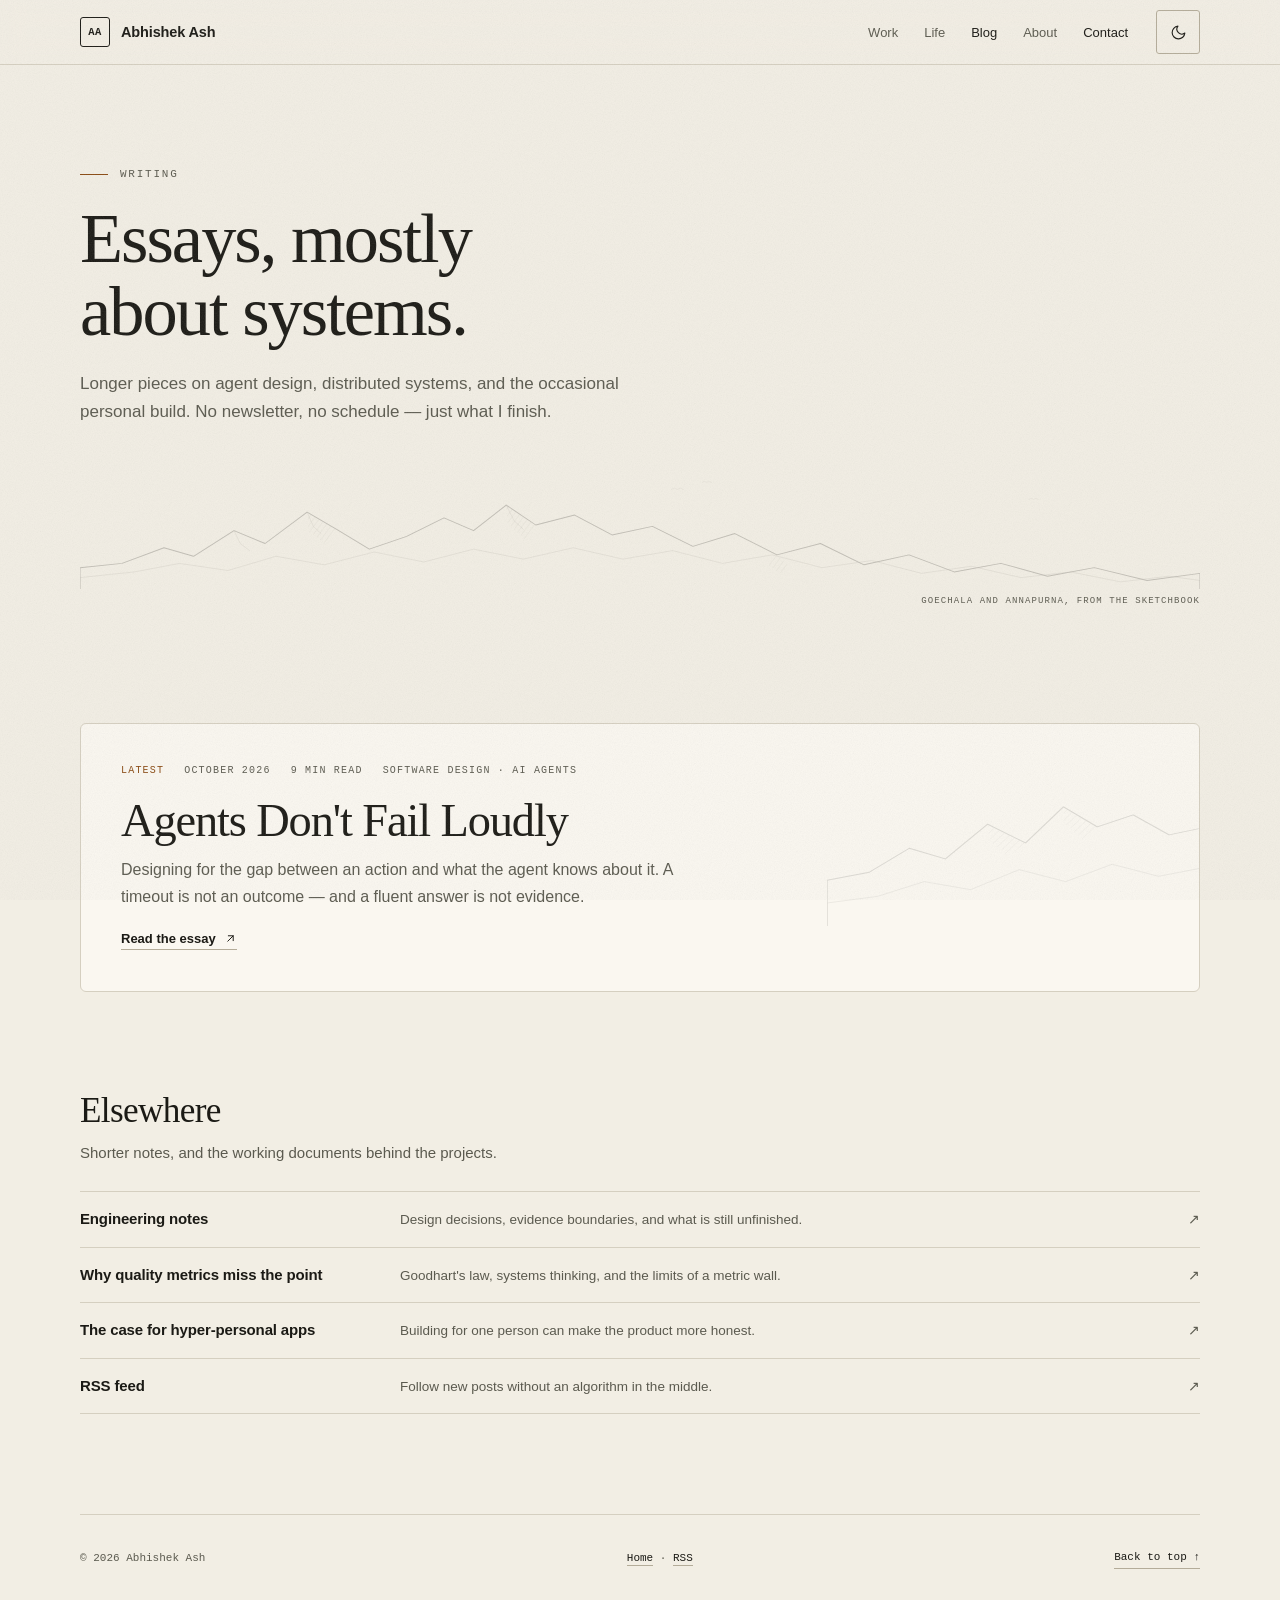
==== blog/index.html @ 62545ae4 "Add Himalaya sketchbook and a writing section with the new essay" ====
<!doctype html>
<html lang="en">
<head>
<meta charset="utf-8">
<meta name="viewport" content="width=device-width, initial-scale=1">
<title>Writing — Abhishek Ash</title>
<meta name="description" content="Essays by Abhishek Ash on agent design, distributed systems, and small personal software.">
<link rel="canonical" href="https://abhishekash.github.io/blog/">
<link rel="alternate" type="application/rss+xml" title="Abhishek Ash — Writing" href="https://abhishekash.github.io/blog/feed.xml">
<meta name="theme-color" content="#F2EEE4" media="(prefers-color-scheme: light)">
<meta name="theme-color" content="#14130F" media="(prefers-color-scheme: dark)">
<meta property="og:type" content="website">
<meta property="og:title" content="Writing — Abhishek Ash">
<meta property="og:description" content="Essays on agent design, distributed systems, and small personal software.">
<meta property="og:url" content="https://abhishekash.github.io/blog/">
<meta property="og:image" content="https://abhishekash.github.io/og.png">
<meta name="twitter:card" content="summary_large_image">
<link rel="icon" href="data:image/svg+xml,%3Csvg xmlns='http://www.w3.org/2000/svg' viewBox='0 0 64 64'%3E%3Crect width='64' height='64' rx='10' fill='%2317150F'/%3E%3Ctext x='32' y='42' font-family='ui-monospace,monospace' font-size='23' font-weight='700' fill='%23FFBD69' text-anchor='middle'%3EAA%3C/text%3E%3C/svg%3E">
<script>
(function () {
  try {
    var t = localStorage.getItem("theme");
    if (t === "light" || t === "dark") document.documentElement.dataset.theme = t;
  } catch (e) {}
})();
</script>
<style>
  :root {
    color-scheme: light;
    --bg: #F2EEE4; --bg-2: #E9E4D7; --surface: #FAF7F0;
    --ink: #1B1A15; --muted: #5B5A4F; --line: #D5CFC0; --line-strong: #B4AC99;
    --accent: #8A4A12; --mark: #E3EC86;
    --terminal-bg: #17150F; --terminal-ink: #F4EFE2; --terminal-muted: #A9A492; --terminal-line: #322E22;
    --amber: #FFBD69; --lime: #E3EC86; --lavender: #C5ADFF;
    --serif: "Iowan Old Style", "Palatino Linotype", Palatino, "Book Antiqua", Georgia, "Times New Roman", serif;
    --sans: -apple-system, BlinkMacSystemFont, "Segoe UI", Roboto, "Helvetica Neue", Arial, sans-serif;
    --mono: ui-monospace, SFMono-Regular, "SF Mono", Menlo, Consolas, "Liberation Mono", monospace;
  }
  :root[data-theme="dark"] {
    color-scheme: dark;
    --bg: #14130F; --bg-2: #1B1A15; --surface: #1E1C16;
    --ink: #F1ECE0; --muted: #A6A294; --line: #322F27; --line-strong: #4C473A;
    --accent: #FFBD69; --mark: rgba(197, 173, 255, .32);
    --terminal-bg: #0E0D0A; --terminal-ink: #F4EFE2; --terminal-muted: #A29D8C; --terminal-line: #2C291F;
  }
  @media (prefers-color-scheme: dark) {
    :root:not([data-theme="light"]) {
      color-scheme: dark;
      --bg: #14130F; --bg-2: #1B1A15; --surface: #1E1C16;
      --ink: #F1ECE0; --muted: #A6A294; --line: #322F27; --line-strong: #4C473A;
      --accent: #FFBD69; --mark: rgba(197, 173, 255, .32);
      --terminal-bg: #0E0D0A; --terminal-ink: #F4EFE2; --terminal-muted: #A29D8C; --terminal-line: #2C291F;
    }
  }
  *, *::before, *::after { box-sizing: border-box; }
  html { scroll-behavior: smooth; -webkit-text-size-adjust: 100%; }
  body {
    margin: 0;
    overflow-x: clip;
    background: var(--bg);
    color: var(--ink);
    font-family: var(--sans);
    font-size: 17px;
    line-height: 1.6;
    -webkit-font-smoothing: antialiased;
  }
  body::after {
    content: "";
    position: fixed; inset: 0; z-index: 90; pointer-events: none; opacity: .5;
    background-image: url("data:image/svg+xml,%3Csvg xmlns='http://www.w3.org/2000/svg' width='180' height='180'%3E%3Cfilter id='n'%3E%3CfeTurbulence type='fractalNoise' baseFrequency='.9' numOctaves='2' stitchTiles='stitch'/%3E%3CfeColorMatrix type='saturate' values='0'/%3E%3C/filter%3E%3Crect width='180' height='180' filter='url(%23n)' opacity='.2'/%3E%3C/svg%3E");
    background-size: 180px 180px;
  }
  :root[data-theme="dark"] body::after { opacity: .3; }
  @media (prefers-color-scheme: dark) {
    :root:not([data-theme="light"]) body::after { opacity: .3; }
  }
  ::selection { background: var(--mark); color: #17150F; }
  h1, h2, h3, p, ul, ol { margin: 0; }
  a { color: inherit; }
  ul, ol { padding: 0; }
  svg { display: block; }
  :focus-visible { outline: 2px solid var(--accent); outline-offset: 3px; border-radius: 2px; }
  .wrap { width: min(1120px, 100% - 48px); margin-inline: auto; }
  .skip {
    position: absolute; left: 16px; top: -60px; z-index: 100;
    padding: 10px 16px; background: var(--ink); color: var(--bg);
    font: 600 13px/1 var(--sans); text-decoration: none; border-radius: 3px;
  }
  .skip:focus { top: 12px; }
  .sr-only { position: absolute; width: 1px; height: 1px; padding: 0; margin: -1px; overflow: hidden; clip: rect(0 0 0 0); white-space: nowrap; border: 0; }

  .site-head { position: sticky; top: 0; z-index: 50; border-bottom: 1px solid var(--line); background: var(--bg); }
  @supports (backdrop-filter: blur(10px)) {
    .site-head { background: color-mix(in srgb, var(--bg) 84%, transparent); backdrop-filter: blur(12px) saturate(1.2); }
  }
  .site-head__inner { display: flex; align-items: center; gap: 28px; height: 64px; }
  .brand { display: inline-flex; align-items: center; gap: 11px; text-decoration: none; margin-right: auto; }
  .brand__mark {
    display: grid; place-items: center; width: 30px; height: 30px;
    border: 1px solid var(--ink); border-radius: 3px;
    font: 600 10.5px/1 var(--mono); letter-spacing: .04em;
  }
  .brand:hover .brand__mark { background: var(--ink); color: var(--bg); }
  .brand__name { font: 600 14.5px/1 var(--sans); letter-spacing: -.01em; }
  .nav { display: flex; align-items: center; gap: 26px; }
  .nav a { font: 500 13px/1 var(--sans); color: var(--muted); text-decoration: none; padding: 8px 0; }
  .nav a:hover { color: var(--ink); }
  .nav a[aria-current="page"] { color: var(--ink); }
  .nav .nav__contact { color: var(--ink); }
  .theme {
    display: grid; place-items: center; width: 44px; height: 44px; padding: 0;
    border: 1px solid var(--line-strong); border-radius: 3px; background: transparent;
    color: var(--ink); cursor: pointer;
  }
  .theme:hover { border-color: var(--ink); background: var(--bg-2); }
  .theme__sun { display: none; }
  :root[data-theme="dark"] .theme__sun { display: block; }
  :root[data-theme="dark"] .theme__moon { display: none; }
  @media (prefers-color-scheme: dark) {
    :root:not([data-theme="light"]) .theme__sun { display: block; }
    :root:not([data-theme="light"]) .theme__moon { display: none; }
  }

  .blog-hero {
    position: relative;
    padding: clamp(60px, 9vw, 104px) 0 40px;
  }
  .kicker {
    display: flex; align-items: center; gap: 12px;
    font: 500 11px/1 var(--mono); letter-spacing: .16em; text-transform: uppercase;
    color: var(--muted); margin-bottom: 22px;
  }
  .kicker::before { content: ""; width: 28px; height: 1px; background: var(--accent); flex: none; }
  h1 {
    font-family: var(--serif); font-weight: 400;
    font-size: clamp(2.5rem, 6vw, 4.4rem);
    line-height: 1.04; letter-spacing: -.028em; text-wrap: balance;
  }
  .lede { margin-top: 22px; max-width: 58ch; color: var(--muted); font-size: 17px; line-height: 1.65; }
  .lede a { color: var(--ink); text-decoration-color: var(--line-strong); text-underline-offset: 3px; }

  .horizon { color: var(--ink); margin-top: 34px; }
  .horizon svg { width: 100%; height: clamp(90px, 10vw, 130px); opacity: .22; }
  .horizon__note {
    margin-top: 6px; text-align: right;
    font: 400 9px/1.4 var(--mono); letter-spacing: .12em; text-transform: uppercase; color: var(--muted);
  }

  .posts { margin-top: clamp(48px, 7vw, 76px); }
  .post {
    position: relative;
    overflow: hidden;
    display: block;
    padding: clamp(26px, 3.6vw, 40px);
    border: 1px solid var(--line);
    border-radius: 6px;
    background: var(--surface);
    text-decoration: none;
    transition: background .15s ease, border-color .15s ease;
  }
  .post:hover { background: var(--bg-2); border-color: var(--line-strong); }
  .post > * { position: relative; z-index: 1; }
  .post__art {
    position: absolute; top: -12px; right: -8px;
    width: 34%; height: 80%;
    color: var(--ink); opacity: .13; z-index: 0; pointer-events: none;
  }
  .post__art svg { width: 100%; height: 100%; }
  .post__meta {
    display: flex; flex-wrap: wrap; gap: 8px 20px;
    font: 500 10px/1.4 var(--mono); letter-spacing: .12em; text-transform: uppercase;
    color: var(--muted);
  }
  .post__meta span:first-child { color: var(--accent); }
  .post h2 {
    margin-top: 18px;
    font-family: var(--serif); font-weight: 400;
    font-size: clamp(2rem, 4vw, 2.9rem);
    line-height: 1.06; letter-spacing: -.024em;
  }
  .post p {
    margin-top: 12px; max-width: 66ch;
    font-size: 16px; line-height: 1.65; color: var(--muted);
  }
  .post__cta {
    display: inline-flex; align-items: center; gap: 8px;
    margin-top: 22px; padding-bottom: 4px;
    font: 600 13px/1 var(--sans);
    border-bottom: 1px solid var(--line-strong);
  }
  .post:hover .post__cta { color: var(--accent); border-color: var(--accent); }

  .elsewhere { margin-top: clamp(64px, 9vw, 100px); }
  .elsewhere h2 {
    font-family: var(--serif); font-weight: 400;
    font-size: clamp(1.7rem, 3vw, 2.2rem);
    letter-spacing: -.018em; line-height: 1.1;
  }
  .elsewhere > p { margin-top: 10px; color: var(--muted); font-size: 15px; }
  .links { margin-top: 26px; border-top: 1px solid var(--line); }
  .link-row {
    display: grid; grid-template-columns: 300px minmax(0, 1fr) 18px;
    align-items: baseline; gap: 20px;
    padding: 16px 0; border-bottom: 1px solid var(--line);
    text-decoration: none;
  }
  .link-row__title { font: 600 15px/1.4 var(--sans); letter-spacing: -.01em; }
  .link-row__desc { font-size: 13.5px; color: var(--muted); }
  .link-row__arrow { color: var(--muted); font-size: 14px; text-align: right; }
  .link-row:hover .link-row__title, .link-row:hover .link-row__arrow { color: var(--accent); }

  .site-foot {
    display: flex; flex-wrap: wrap; align-items: center; justify-content: space-between;
    gap: 10px 24px; padding: 34px 0 48px; margin-top: clamp(64px, 9vw, 100px);
    border-top: 1px solid var(--line);
    font: 400 11px/1.6 var(--mono); color: var(--muted);
  }
  .site-foot a { color: var(--ink); text-decoration: none; border-bottom: 1px solid var(--line-strong); padding-bottom: 1px; }
  .site-foot a:hover { color: var(--accent); border-color: var(--accent); }

  @media (max-width: 960px) {
    .blog-hero { padding-top: 56px; }
  }
  @media (max-width: 720px) {
    .wrap { width: min(1120px, 100% - 40px); }
    .nav { gap: 18px; }
    .nav a:not(.nav__contact):not([aria-current="page"]) { display: none; }
    .brand__name { display: none; }
    .link-row { display: block; }
    .link-row__desc { margin-top: 4px; }
    .link-row__arrow { display: none; }
    .post__art { display: none; }
  }
  @media (prefers-reduced-motion: reduce) {
    html { scroll-behavior: auto; }
    *, *::before, *::after { transition-duration: .01ms !important; animation-duration: .01ms !important; }
  }
  @media print {
    body::after, .site-head, .theme, .skip { display: none !important; }
    body { background: #fff; color: #000; }
  }
</style>
</head>
<body id="top">
<a class="skip" href="#main">Skip to content</a>

<header class="site-head">
  <div class="wrap site-head__inner">
    <a class="brand" href="/" aria-label="Abhishek Ash — home">
      <span class="brand__mark" aria-hidden="true">AA</span>
      <span class="brand__name">Abhishek Ash</span>
    </a>
    <nav class="nav" aria-label="Primary">
      <a href="/#work">Work</a>
      <a href="/#life">Life</a>
      <a href="/blog/" aria-current="page">Blog</a>
      <a href="/#about">About</a>
      <a class="nav__contact" href="/#contact">Contact</a>
    </nav>
    <button class="theme" type="button" aria-pressed="false" aria-label="Switch to dark theme">
      <svg class="theme__moon" width="17" height="17" viewBox="0 0 24 24" fill="none" stroke="currentColor" stroke-width="1.6" stroke-linecap="round" stroke-linejoin="round" aria-hidden="true"><path d="M21 12.8A9 9 0 1 1 11.2 3a7 7 0 0 0 9.8 9.8Z"/></svg>
      <svg class="theme__sun" width="17" height="17" viewBox="0 0 24 24" fill="none" stroke="currentColor" stroke-width="1.6" stroke-linecap="round" stroke-linejoin="round" aria-hidden="true"><circle cx="12" cy="12" r="4"/><path d="M12 2v2M12 20v2M4.9 4.9l1.4 1.4M17.7 17.7l1.4 1.4M2 12h2M20 12h2M4.9 19.1l1.4-1.4M17.7 6.3l1.4-1.4"/></svg>
    </button>
  </div>
</header>

<main id="main">
  <section class="blog-hero wrap" aria-labelledby="blog-title">
    <p class="kicker">Writing</p>
    <h1 id="blog-title">Essays, mostly<br>about systems.</h1>
    <p class="lede">Longer pieces on agent design, distributed systems, and the occasional personal build. No newsletter, no schedule — just what I finish.</p>
    <div class="horizon" aria-hidden="true">
      <svg viewBox="0 0 1440 180" preserveAspectRatio="none">
        <defs>
          <pattern id="bh" width="6" height="6" patternUnits="userSpaceOnUse" patternTransform="rotate(34)">
            <line x1="0" y1="0" x2="0" y2="6" stroke="currentColor" stroke-width=".8"/>
          </pattern>
        </defs>
        <g fill="none" stroke="currentColor" stroke-linecap="round" stroke-linejoin="round">
          <path d="M0 180 L0 150 L54 144 L108 122 L146 134 L198 98 L238 116 L292 72 L330 96 L372 124 L420 106 L468 80 L506 98 L548 62 L586 90 L636 76 L684 104 L736 92 L788 120 L842 102 L896 132 L952 116 L1008 146 L1066 132 L1124 156 L1184 144 L1244 162 L1304 150 L1372 168 L1440 158 L1440 180" stroke-width="1.3"/>
          <path d="M0 180 L0 164 L70 156 L128 144 L190 154 L252 134 L314 146 L378 128 L442 142 L506 124 L570 138 L634 122 L698 138 L762 126 L826 144 L890 132 L954 150 L1018 140 L1082 158 L1146 148 L1210 164 L1274 156 L1338 170 L1400 162 L1440 168 L1440 180" stroke-width=".8" opacity=".5"/>
          <g fill="url(#bh)" stroke="none" opacity=".45">
            <path d="M292 72 L330 96 L316 116 L294 100 Z"/>
            <path d="M548 62 L586 90 L572 110 L550 88 Z"/>
            <path d="M896 132 L912 148 L900 158 L884 146 Z"/>
          </g>
          <g stroke-width=".7" opacity=".5">
            <path d="M292 72 L300 92 L310 102"/>
            <path d="M548 62 L558 84 L570 96"/>
            <path d="M198 98 L206 116 L218 126"/>
          </g>
          <g stroke-width=".7" opacity=".35">
            <path d="M760 40 q4 -4 8 0 q4 -4 8 0"/>
            <path d="M800 30 q3 -3 6 0 q3 -3 6 0"/>
            <path d="M1220 54 q3 -3 6 0 q3 -3 6 0"/>
          </g>
        </g>
      </svg>
    </div>
    <p class="horizon__note">Goechala and Annapurna, from the sketchbook</p>
  </section>

  <section class="wrap posts" aria-labelledby="posts-title">
    <h2 id="posts-title" class="sr-only">Posts</h2>
    <a class="post" href="/blog/agents-dont-fail-loudly.html">
      <div class="post__art" aria-hidden="true">
        <svg viewBox="0 0 360 320" preserveAspectRatio="none">
          <defs>
            <pattern id="ph" width="6" height="6" patternUnits="userSpaceOnUse" patternTransform="rotate(34)">
              <line x1="0" y1="0" x2="0" y2="6" stroke="currentColor" stroke-width=".8"/>
            </pattern>
          </defs>
          <g fill="none" stroke="currentColor" stroke-linecap="round" stroke-linejoin="round">
            <path d="M0 320 L0 252 L40 240 L78 204 L112 220 L152 168 L188 196 L224 142 L256 172 L290 154 L324 184 L360 172 L360 320" stroke-width="1.3"/>
            <path d="M0 320 L0 286 L48 276 L92 254 L136 266 L182 236 L226 254 L270 228 L314 246 L360 232 L360 320" stroke-width=".9" opacity=".6"/>
            <path d="M152 168 L188 196 L172 216 L154 194 Z" fill="url(#ph)" stroke="none" opacity=".55"/>
            <path d="M224 142 L256 172 L242 190 L224 166 Z" fill="url(#ph)" stroke="none" opacity=".55"/>
          </g>
        </svg>
      </div>
      <div class="post__meta"><span>Latest</span><span>October 2026</span><span>9 min read</span><span>Software design · AI agents</span></div>
      <h2>Agents Don't Fail Loudly</h2>
      <p>Designing for the gap between an action and what the agent knows about it. A timeout is not an outcome — and a fluent answer is not evidence.</p>
      <span class="post__cta">Read the essay
        <svg width="13" height="13" viewBox="0 0 24 24" fill="none" stroke="currentColor" stroke-width="1.8" stroke-linecap="round" stroke-linejoin="round" aria-hidden="true"><path d="M7 17 17 7M8 7h9v9"/></svg>
      </span>
    </a>
  </section>

  <section class="wrap elsewhere" aria-labelledby="elsewhere-title">
    <h2 id="elsewhere-title">Elsewhere</h2>
    <p>Shorter notes, and the working documents behind the projects.</p>
    <div class="links">
      <a class="link-row" href="https://github.com/abhishekash/abhishekash/blob/main/docs/engineering-notes.md">
        <span class="link-row__title">Engineering notes</span>
        <span class="link-row__desc">Design decisions, evidence boundaries, and what is still unfinished.</span>
        <span class="link-row__arrow" aria-hidden="true">↗</span>
      </a>
      <a class="link-row" href="https://www.linkedin.com/posts/abhishekash_the-fallacy-of-sacrificing-quality-to-build-activity-7162430428891582464-0UeC">
        <span class="link-row__title">Why quality metrics miss the point</span>
        <span class="link-row__desc">Goodhart's law, systems thinking, and the limits of a metric wall.</span>
        <span class="link-row__arrow" aria-hidden="true">↗</span>
      </a>
      <a class="link-row" href="https://www.linkedin.com/posts/abhishekash_with-the-commoditization-of-ai-models-building-activity-7477636246845120513-cbI8">
        <span class="link-row__title">The case for hyper-personal apps</span>
        <span class="link-row__desc">Building for one person can make the product more honest.</span>
        <span class="link-row__arrow" aria-hidden="true">↗</span>
      </a>
      <a class="link-row" href="/blog/feed.xml">
        <span class="link-row__title">RSS feed</span>
        <span class="link-row__desc">Follow new posts without an algorithm in the middle.</span>
        <span class="link-row__arrow" aria-hidden="true">↗</span>
      </a>
    </div>
  </section>
</main>

<footer class="site-foot wrap">
  <p>© 2026 Abhishek Ash</p>
  <p><a href="/">Home</a> · <a href="/blog/feed.xml">RSS</a></p>
  <a href="#top">Back to top ↑</a>
</footer>

<script>
(function () {
  var root = document.documentElement;
  var btn = document.querySelector(".theme");
  var media = window.matchMedia("(prefers-color-scheme: dark)");
  function isDark() { return root.dataset.theme ? root.dataset.theme === "dark" : media.matches; }
  function label() {
    if (!btn) return;
    var dark = isDark();
    btn.setAttribute("aria-pressed", String(dark));
    btn.setAttribute("aria-label", dark ? "Switch to light theme" : "Switch to dark theme");
    btn.title = dark ? "Switch to light theme" : "Switch to dark theme";
  }
  if (btn) {
    btn.addEventListener("click", function () {
      root.dataset.theme = isDark() ? "light" : "dark";
      try { localStorage.setItem("theme", root.dataset.theme); } catch (e) {}
      label();
    });
    if (media.addEventListener) media.addEventListener("change", label);
    label();
  }
})();
</script>
</body>
</html>
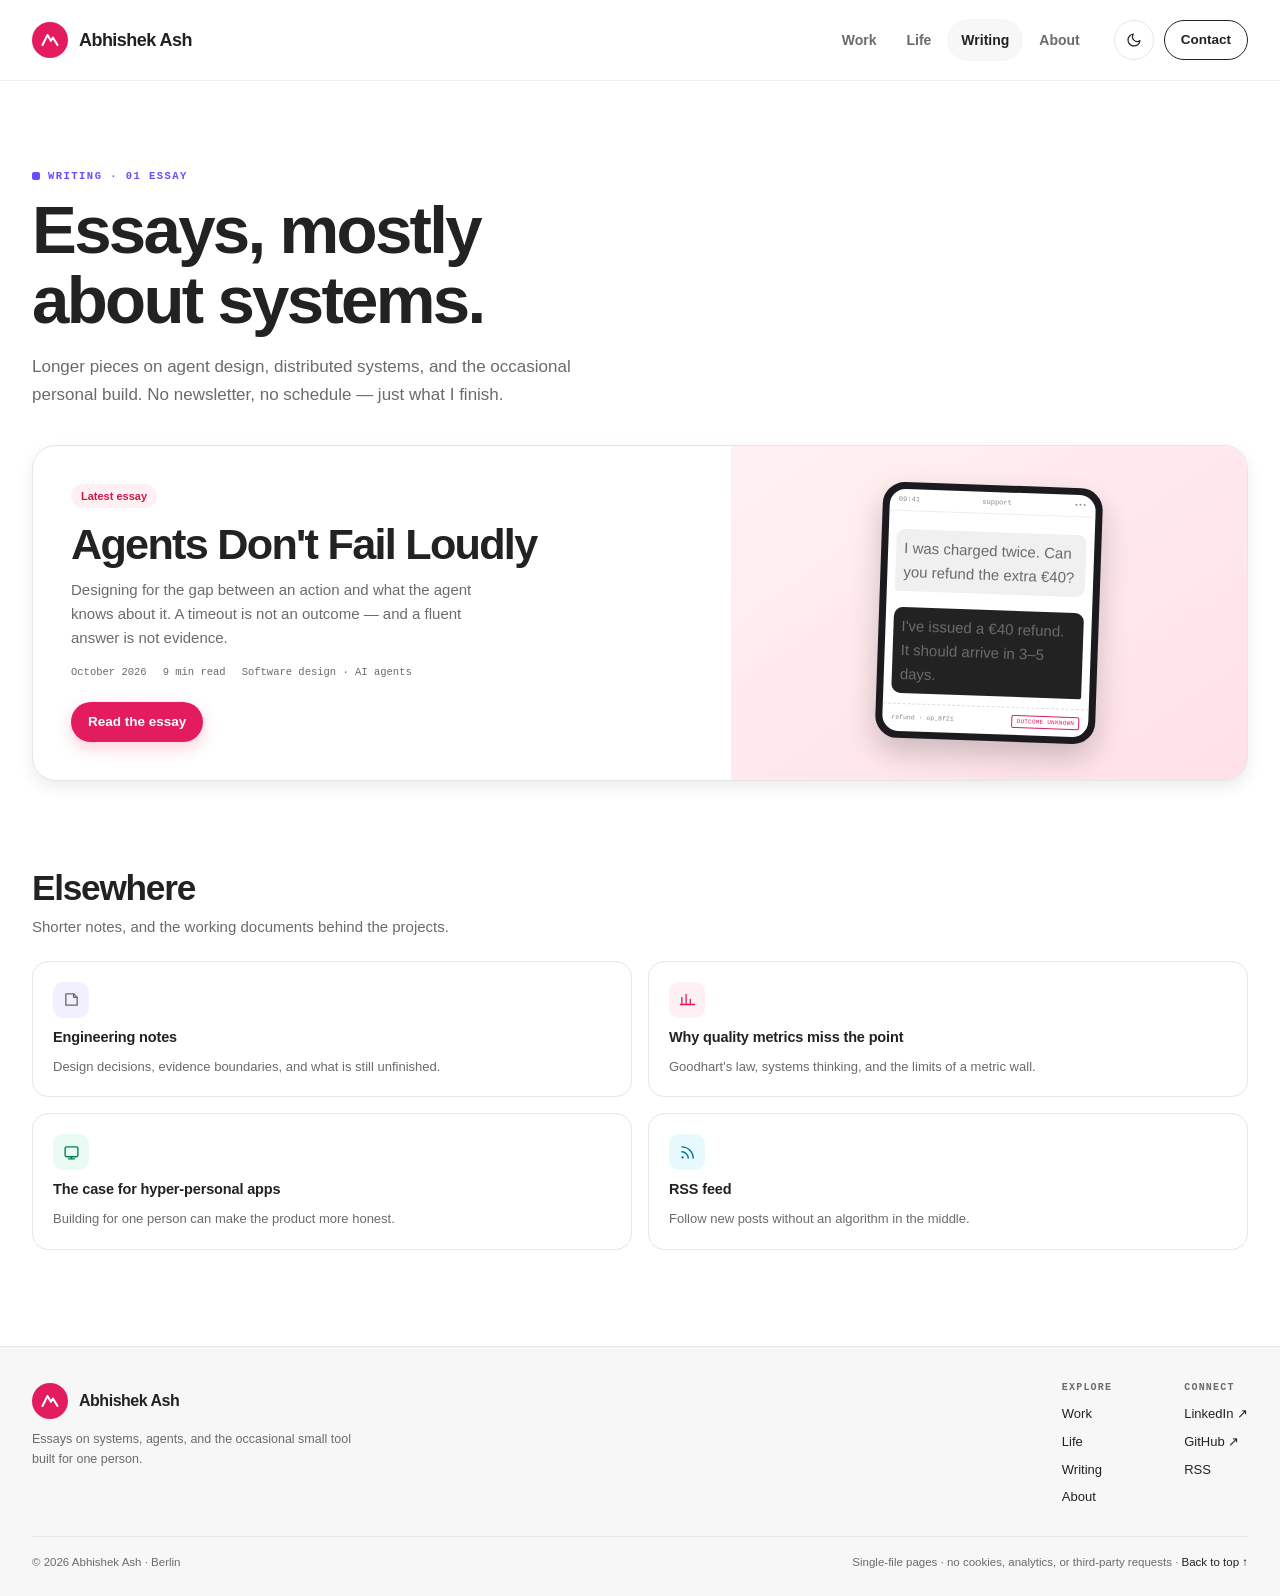
==== commit 364da367: "Redesign the site with an Airbnb-meets-Figma design system" ====
--- a/blog/index.html
+++ b/blog/index.html
@@ -7,15 +7,15 @@
 <meta name="description" content="Essays by Abhishek Ash on agent design, distributed systems, and small personal software.">
 <link rel="canonical" href="https://abhishekash.github.io/blog/">
 <link rel="alternate" type="application/rss+xml" title="Abhishek Ash — Writing" href="https://abhishekash.github.io/blog/feed.xml">
-<meta name="theme-color" content="#F2EEE4" media="(prefers-color-scheme: light)">
-<meta name="theme-color" content="#14130F" media="(prefers-color-scheme: dark)">
+<meta name="theme-color" content="#FFFFFF" media="(prefers-color-scheme: light)">
+<meta name="theme-color" content="#121212" media="(prefers-color-scheme: dark)">
 <meta property="og:type" content="website">
 <meta property="og:title" content="Writing — Abhishek Ash">
 <meta property="og:description" content="Essays on agent design, distributed systems, and small personal software.">
 <meta property="og:url" content="https://abhishekash.github.io/blog/">
 <meta property="og:image" content="https://abhishekash.github.io/og.png">
 <meta name="twitter:card" content="summary_large_image">
-<link rel="icon" href="data:image/svg+xml,%3Csvg xmlns='http://www.w3.org/2000/svg' viewBox='0 0 64 64'%3E%3Crect width='64' height='64' rx='10' fill='%2317150F'/%3E%3Ctext x='32' y='42' font-family='ui-monospace,monospace' font-size='23' font-weight='700' fill='%23FFBD69' text-anchor='middle'%3EAA%3C/text%3E%3C/svg%3E">
+<link rel="icon" href="data:image/svg+xml,%3Csvg xmlns='http://www.w3.org/2000/svg' viewBox='0 0 64 64'%3E%3Crect width='64' height='64' rx='16' fill='%23FF385C'/%3E%3Cpath d='M16 44 28 24l8 12 6-8 6 16' fill='none' stroke='white' stroke-width='3.4' stroke-linecap='round' stroke-linejoin='round'/%3E%3C/svg%3E">
 <script>
 (function () {
   try {
@@ -27,92 +27,74 @@
 <style>
   :root {
     color-scheme: light;
-    --bg: #F2EEE4; --bg-2: #E9E4D7; --surface: #FAF7F0;
-    --ink: #1B1A15; --muted: #5B5A4F; --line: #D5CFC0; --line-strong: #B4AC99;
-    --accent: #8A4A12; --mark: #E3EC86;
-    --terminal-bg: #17150F; --terminal-ink: #F4EFE2; --terminal-muted: #A9A492; --terminal-line: #322E22;
-    --amber: #FFBD69; --lime: #E3EC86; --lavender: #C5ADFF;
-    --serif: "Iowan Old Style", "Palatino Linotype", Palatino, "Book Antiqua", Georgia, "Times New Roman", serif;
-    --sans: -apple-system, BlinkMacSystemFont, "Segoe UI", Roboto, "Helvetica Neue", Arial, sans-serif;
+    --bg: #FFFFFF; --bg-2: #F7F7F7; --bg-3: #F0F0F0;
+    --ink: #222222; --muted: #6B6B6B; --line: #E6E6E6; --line-soft: #EFEFEF; --line-strong: #D0D0D0;
+    --coral: #E31C5F; --coral-dark: #C9184A; --coral-btn: #E31C5F; --coral-btn-hover: #C9184A; --coral-soft: #FFF0F3;
+    --purple: #6E4AFF; --purple-soft: #F3EFFF;
+    --blue: #1ABCFE; --blue-soft: #E8F8FF;
+    --green: #0ACF83; --green-soft: #E9FBF3;
+    --orange: #FF7262; --orange-soft: #FFF0ED;
+    --radius: 16px; --radius-lg: 24px; --pill: 999px;
+    --shadow: 0 6px 16px rgba(0, 0, 0, .08);
+    --shadow-hover: 0 14px 32px rgba(0, 0, 0, .13);
+    --sans: "Airbnb Cereal VF", Circular, -apple-system, BlinkMacSystemFont, "Segoe UI", Roboto, "Helvetica Neue", Arial, sans-serif;
     --mono: ui-monospace, SFMono-Regular, "SF Mono", Menlo, Consolas, "Liberation Mono", monospace;
   }
   :root[data-theme="dark"] {
     color-scheme: dark;
-    --bg: #14130F; --bg-2: #1B1A15; --surface: #1E1C16;
-    --ink: #F1ECE0; --muted: #A6A294; --line: #322F27; --line-strong: #4C473A;
-    --accent: #FFBD69; --mark: rgba(197, 173, 255, .32);
-    --terminal-bg: #0E0D0A; --terminal-ink: #F4EFE2; --terminal-muted: #A29D8C; --terminal-line: #2C291F;
+    --bg: #121212; --bg-2: #1B1B1B; --bg-3: #262626;
+    --ink: #F7F7F7; --muted: #B0B0B0; --line: #2E2E2E; --line-soft: #262626; --line-strong: #444;
+    --coral: #FF5A5F; --coral-dark: #FF8A8F; --coral-btn: #E31C5F; --coral-btn-hover: #C9184A; --coral-soft: #2A1519;
+    --purple: #A78BFA; --purple-soft: #1F1A2E;
+    --blue: #56CCF2; --blue-soft: #12232B;
+    --green: #34D399; --green-soft: #12241D;
+    --orange: #FF8A75; --orange-soft: #2A1915;
+    --shadow: 0 6px 16px rgba(0, 0, 0, .4);
+    --shadow-hover: 0 14px 32px rgba(0, 0, 0, .55);
   }
   @media (prefers-color-scheme: dark) {
     :root:not([data-theme="light"]) {
       color-scheme: dark;
-      --bg: #14130F; --bg-2: #1B1A15; --surface: #1E1C16;
-      --ink: #F1ECE0; --muted: #A6A294; --line: #322F27; --line-strong: #4C473A;
-      --accent: #FFBD69; --mark: rgba(197, 173, 255, .32);
-      --terminal-bg: #0E0D0A; --terminal-ink: #F4EFE2; --terminal-muted: #A29D8C; --terminal-line: #2C291F;
+      --bg: #121212; --bg-2: #1B1B1B; --bg-3: #262626;
+      --ink: #F7F7F7; --muted: #B0B0B0; --line: #2E2E2E; --line-soft: #262626; --line-strong: #444;
+      --coral: #FF5A5F; --coral-dark: #FF8A8F; --coral-btn: #E31C5F; --coral-btn-hover: #C9184A; --coral-soft: #2A1519;
+      --purple: #A78BFA; --purple-soft: #1F1A2E;
+      --blue: #56CCF2; --blue-soft: #12232B;
+      --green: #34D399; --green-soft: #12241D;
+      --orange: #FF8A75; --orange-soft: #2A1915;
+      --shadow: 0 6px 16px rgba(0, 0, 0, .4);
+      --shadow-hover: 0 14px 32px rgba(0, 0, 0, .55);
     }
   }
-  *, *::before, *::after { box-sizing: border-box; }
-  html { scroll-behavior: smooth; -webkit-text-size-adjust: 100%; }
+  * { box-sizing: border-box; }
+  html { scroll-behavior: smooth; scroll-padding-top: 96px; -webkit-text-size-adjust: 100%; }
   body {
-    margin: 0;
-    overflow-x: clip;
-    background: var(--bg);
-    color: var(--ink);
-    font-family: var(--sans);
-    font-size: 17px;
-    line-height: 1.6;
+    margin: 0; background: var(--bg); color: var(--ink);
+    font-family: var(--sans); font-size: 16.5px; line-height: 1.6;
     -webkit-font-smoothing: antialiased;
   }
-  body::after {
-    content: "";
-    position: fixed; inset: 0; z-index: 90; pointer-events: none; opacity: .5;
-    background-image: url("data:image/svg+xml,%3Csvg xmlns='http://www.w3.org/2000/svg' width='180' height='180'%3E%3Cfilter id='n'%3E%3CfeTurbulence type='fractalNoise' baseFrequency='.9' numOctaves='2' stitchTiles='stitch'/%3E%3CfeColorMatrix type='saturate' values='0'/%3E%3C/filter%3E%3Crect width='180' height='180' filter='url(%23n)' opacity='.2'/%3E%3C/svg%3E");
-    background-size: 180px 180px;
-  }
-  :root[data-theme="dark"] body::after { opacity: .3; }
-  @media (prefers-color-scheme: dark) {
-    :root:not([data-theme="light"]) body::after { opacity: .3; }
-  }
-  ::selection { background: var(--mark); color: #17150F; }
   h1, h2, h3, p, ul, ol { margin: 0; }
   a { color: inherit; }
-  ul, ol { padding: 0; }
   svg { display: block; }
-  :focus-visible { outline: 2px solid var(--accent); outline-offset: 3px; border-radius: 2px; }
-  .wrap { width: min(1120px, 100% - 48px); margin-inline: auto; }
-  .skip {
-    position: absolute; left: 16px; top: -60px; z-index: 100;
-    padding: 10px 16px; background: var(--ink); color: var(--bg);
-    font: 600 13px/1 var(--sans); text-decoration: none; border-radius: 3px;
-  }
+  ::selection { background: #FFD6DF; color: #222; }
+  :focus-visible { outline: 2px solid var(--purple); outline-offset: 3px; border-radius: 4px; }
+  .wrap { width: min(1280px, 100% - 64px); margin-inline: auto; }
+  .skip { position: absolute; left: 16px; top: -60px; z-index: 200; padding: 10px 16px; background: var(--ink); color: var(--bg); font: 600 13px/1 var(--sans); text-decoration: none; border-radius: var(--pill); }
   .skip:focus { top: 12px; }
   .sr-only { position: absolute; width: 1px; height: 1px; padding: 0; margin: -1px; overflow: hidden; clip: rect(0 0 0 0); white-space: nowrap; border: 0; }
 
-  .site-head { position: sticky; top: 0; z-index: 50; border-bottom: 1px solid var(--line); background: var(--bg); }
-  @supports (backdrop-filter: blur(10px)) {
-    .site-head { background: color-mix(in srgb, var(--bg) 84%, transparent); backdrop-filter: blur(12px) saturate(1.2); }
-  }
-  .site-head__inner { display: flex; align-items: center; gap: 28px; height: 64px; }
-  .brand { display: inline-flex; align-items: center; gap: 11px; text-decoration: none; margin-right: auto; }
-  .brand__mark {
-    display: grid; place-items: center; width: 30px; height: 30px;
-    border: 1px solid var(--ink); border-radius: 3px;
-    font: 600 10.5px/1 var(--mono); letter-spacing: .04em;
-  }
-  .brand:hover .brand__mark { background: var(--ink); color: var(--bg); }
-  .brand__name { font: 600 14.5px/1 var(--sans); letter-spacing: -.01em; }
-  .nav { display: flex; align-items: center; gap: 26px; }
-  .nav a { font: 500 13px/1 var(--sans); color: var(--muted); text-decoration: none; padding: 8px 0; }
-  .nav a:hover { color: var(--ink); }
-  .nav a[aria-current="page"] { color: var(--ink); }
-  .nav .nav__contact { color: var(--ink); }
-  .theme {
-    display: grid; place-items: center; width: 44px; height: 44px; padding: 0;
-    border: 1px solid var(--line-strong); border-radius: 3px; background: transparent;
-    color: var(--ink); cursor: pointer;
-  }
-  .theme:hover { border-color: var(--ink); background: var(--bg-2); }
+  .site-head { position: sticky; top: 0; z-index: 50; background: var(--bg); background: color-mix(in srgb, var(--bg) 92%, transparent); backdrop-filter: blur(14px); border-bottom: 1px solid var(--line-soft); }
+  .head-inner { width: min(1280px, 100% - 64px); margin-inline: auto; height: 80px; display: flex; align-items: center; gap: 20px; }
+  .brand { display: inline-flex; align-items: center; gap: 11px; text-decoration: none; font-weight: 700; font-size: 18px; letter-spacing: -.03em; }
+  .brand__mark { width: 36px; height: 36px; border-radius: 50%; background: var(--coral); display: grid; place-items: center; color: #fff; flex: none; }
+  .brand__mark svg { width: 20px; height: 20px; }
+  .nav { display: flex; align-items: center; gap: 2px; margin-left: auto; }
+  .nav a { padding: 10px 14px; border-radius: var(--pill); font-size: 14px; font-weight: 600; color: var(--muted); text-decoration: none; }
+  .nav a:hover { background: var(--bg-2); color: var(--ink); }
+  .nav a[aria-current="page"] { color: var(--ink); background: var(--bg-2); }
+  .head-actions { display: flex; align-items: center; gap: 10px; }
+  .theme { display: grid; place-items: center; width: 40px; height: 40px; padding: 0; border: 1px solid var(--line); border-radius: 50%; background: var(--bg); color: var(--ink); cursor: pointer; }
+  .theme:hover { background: var(--bg-2); }
   .theme__sun { display: none; }
   :root[data-theme="dark"] .theme__sun { display: block; }
   :root[data-theme="dark"] .theme__moon { display: none; }
@@ -120,123 +102,107 @@
     :root:not([data-theme="light"]) .theme__sun { display: block; }
     :root:not([data-theme="light"]) .theme__moon { display: none; }
   }
-
-  .blog-hero {
-    position: relative;
-    padding: clamp(60px, 9vw, 104px) 0 40px;
-  }
-  .kicker {
-    display: flex; align-items: center; gap: 12px;
-    font: 500 11px/1 var(--mono); letter-spacing: .16em; text-transform: uppercase;
-    color: var(--muted); margin-bottom: 22px;
-  }
-  .kicker::before { content: ""; width: 28px; height: 1px; background: var(--accent); flex: none; }
-  h1 {
-    font-family: var(--serif); font-weight: 400;
-    font-size: clamp(2.5rem, 6vw, 4.4rem);
-    line-height: 1.04; letter-spacing: -.028em; text-wrap: balance;
-  }
-  .lede { margin-top: 22px; max-width: 58ch; color: var(--muted); font-size: 17px; line-height: 1.65; }
-  .lede a { color: var(--ink); text-decoration-color: var(--line-strong); text-underline-offset: 3px; }
-
-  .horizon { color: var(--ink); margin-top: 34px; }
-  .horizon svg { width: 100%; height: clamp(90px, 10vw, 130px); opacity: .22; }
-  .horizon__note {
-    margin-top: 6px; text-align: right;
-    font: 400 9px/1.4 var(--mono); letter-spacing: .12em; text-transform: uppercase; color: var(--muted);
-  }
-
-  .posts { margin-top: clamp(48px, 7vw, 76px); }
-  .post {
-    position: relative;
-    overflow: hidden;
-    display: block;
-    padding: clamp(26px, 3.6vw, 40px);
-    border: 1px solid var(--line);
-    border-radius: 6px;
-    background: var(--surface);
-    text-decoration: none;
-    transition: background .15s ease, border-color .15s ease;
-  }
-  .post:hover { background: var(--bg-2); border-color: var(--line-strong); }
-  .post > * { position: relative; z-index: 1; }
-  .post__art {
-    position: absolute; top: -12px; right: -8px;
-    width: 34%; height: 80%;
-    color: var(--ink); opacity: .13; z-index: 0; pointer-events: none;
-  }
-  .post__art svg { width: 100%; height: 100%; }
-  .post__meta {
-    display: flex; flex-wrap: wrap; gap: 8px 20px;
-    font: 500 10px/1.4 var(--mono); letter-spacing: .12em; text-transform: uppercase;
-    color: var(--muted);
-  }
-  .post__meta span:first-child { color: var(--accent); }
-  .post h2 {
-    margin-top: 18px;
-    font-family: var(--serif); font-weight: 400;
-    font-size: clamp(2rem, 4vw, 2.9rem);
-    line-height: 1.06; letter-spacing: -.024em;
-  }
-  .post p {
-    margin-top: 12px; max-width: 66ch;
-    font-size: 16px; line-height: 1.65; color: var(--muted);
-  }
-  .post__cta {
-    display: inline-flex; align-items: center; gap: 8px;
-    margin-top: 22px; padding-bottom: 4px;
-    font: 600 13px/1 var(--sans);
-    border-bottom: 1px solid var(--line-strong);
-  }
-  .post:hover .post__cta { color: var(--accent); border-color: var(--accent); }
-
-  .elsewhere { margin-top: clamp(64px, 9vw, 100px); }
-  .elsewhere h2 {
-    font-family: var(--serif); font-weight: 400;
-    font-size: clamp(1.7rem, 3vw, 2.2rem);
-    letter-spacing: -.018em; line-height: 1.1;
-  }
-  .elsewhere > p { margin-top: 10px; color: var(--muted); font-size: 15px; }
-  .links { margin-top: 26px; border-top: 1px solid var(--line); }
-  .link-row {
-    display: grid; grid-template-columns: 300px minmax(0, 1fr) 18px;
-    align-items: baseline; gap: 20px;
-    padding: 16px 0; border-bottom: 1px solid var(--line);
-    text-decoration: none;
-  }
-  .link-row__title { font: 600 15px/1.4 var(--sans); letter-spacing: -.01em; }
-  .link-row__desc { font-size: 13.5px; color: var(--muted); }
-  .link-row__arrow { color: var(--muted); font-size: 14px; text-align: right; }
-  .link-row:hover .link-row__title, .link-row:hover .link-row__arrow { color: var(--accent); }
-
-  .site-foot {
-    display: flex; flex-wrap: wrap; align-items: center; justify-content: space-between;
-    gap: 10px 24px; padding: 34px 0 48px; margin-top: clamp(64px, 9vw, 100px);
-    border-top: 1px solid var(--line);
-    font: 400 11px/1.6 var(--mono); color: var(--muted);
-  }
-  .site-foot a { color: var(--ink); text-decoration: none; border-bottom: 1px solid var(--line-strong); padding-bottom: 1px; }
-  .site-foot a:hover { color: var(--accent); border-color: var(--accent); }
+  .btn { display: inline-flex; align-items: center; justify-content: center; gap: 8px; height: 48px; padding: 0 22px; border-radius: var(--pill); border: 1px solid transparent; font: 600 15px/1 var(--sans); text-decoration: none; cursor: pointer; transition: background .15s ease, box-shadow .15s ease, transform .15s ease; }
+  .btn:hover { transform: translateY(-1px); }
+  .btn--primary { background: var(--coral-btn); color: #fff; box-shadow: 0 6px 16px rgba(255, 56, 92, .24); }
+  .btn--primary:hover { background: var(--coral-btn-hover); }
+  .btn--outline { border-color: var(--ink); color: var(--ink); background: var(--bg); }
+  .btn--outline:hover { background: var(--bg-2); }
+  .btn--sm { height: 40px; padding: 0 16px; font-size: 13.5px; }
+  .pill { display: inline-flex; align-items: center; gap: 6px; padding: 5px 10px; border-radius: var(--pill); background: var(--bg-2); color: var(--muted); font: 600 11px/1.3 var(--sans); }
+  .pill--coral { background: var(--coral-soft); color: var(--coral-dark); }
+  .pill--purple { background: var(--purple-soft); color: var(--purple); }
+  .pill--green { background: var(--green-soft); color: #067A4E; }
+  .pill--blue { background: var(--blue-soft); color: #0A6E93; }
+
+  /* blog hero */
+  .blog-hero { padding: clamp(48px, 7vw, 80px) 0 36px; }
+  .kicker { display: inline-flex; align-items: center; gap: 8px; font: 600 10.5px/1 var(--mono); letter-spacing: .14em; text-transform: uppercase; color: var(--purple); margin-bottom: 14px; }
+  .kicker::before { content: ""; width: 8px; height: 8px; border-radius: 2px; background: var(--purple); }
+  h1 { font-size: clamp(2.6rem, 5.6vw, 4.2rem); font-weight: 700; line-height: 1.04; letter-spacing: -.04em; text-wrap: balance; max-width: 18ch; }
+  .lede { margin-top: 18px; max-width: 58ch; color: var(--muted); font-size: 17px; line-height: 1.65; }
+
+  /* featured */
+  .feature { display: grid; grid-template-columns: 1.15fr .85fr; border: 1px solid var(--line); border-radius: var(--radius-lg); overflow: hidden; background: var(--bg); text-decoration: none; box-shadow: var(--shadow); transition: box-shadow .18s ease, transform .18s ease, border-color .18s ease; }
+  .feature:hover { box-shadow: var(--shadow-hover); transform: translateY(-2px); border-color: var(--purple); }
+  .feature__body { padding: clamp(24px, 3.6vw, 38px); display: flex; flex-direction: column; align-items: flex-start; }
+  .feature__meta { display: flex; flex-wrap: wrap; gap: 8px 16px; margin-top: 16px; font: 500 10.5px/1.3 var(--mono); color: var(--muted); }
+  .feature h2 { margin-top: 14px; font-size: clamp(1.9rem, 3.4vw, 2.7rem); font-weight: 700; line-height: 1.06; letter-spacing: -.04em; }
+  .feature p { margin-top: 10px; max-width: 52ch; color: var(--muted); font-size: 15px; line-height: 1.6; }
+  .feature .btn { margin-top: 22px; }
+  .feature__media { position: relative; display: grid; place-items: center; padding: 24px; background: linear-gradient(145deg, #FFF1F3, #FFE1E8); overflow: hidden; }
+  :root[data-theme="dark"] .feature__media { background: linear-gradient(145deg, #2A1519, #351A24); }
+  @media (prefers-color-scheme: dark) {
+    :root:not([data-theme="light"]) .feature__media { background: linear-gradient(145deg, #2A1519, #351A24); }
+  }
+  .mini-phone { width: 220px; border-radius: 22px; background: #1B1B1F; padding: 7px; box-shadow: 0 14px 30px rgba(0, 0, 0, .2); transform: rotate(2deg); }
+  .mini-phone__screen { background: #fff; border-radius: 16px; overflow: hidden; }
+  .mini-phone__bar { display: flex; justify-content: space-between; padding: 7px 9px; border-bottom: 1px solid #EEE; font: 500 7px/1 var(--mono); color: #888; }
+  .mini-phone__chat { padding: 8px 8px 10px; display: grid; gap: 6px; }
+  .mini-bubble { max-width: 88%; padding: 7px 8px; border-radius: 9px; font: 400 9.5px/1.4 var(--sans); }
+  .mini-bubble--them { background: #F0F0F0; color: #222; border-bottom-left-radius: 2px; }
+  .mini-bubble--agent { background: #222; color: #fff; margin-left: auto; border-bottom-right-radius: 2px; }
+  .mini-phone__status { display: flex; justify-content: space-between; align-items: center; gap: 6px; padding: 7px 9px; border-top: 1px dashed #DDD; font: 500 6.5px/1.2 var(--mono); color: #888; }
+  .mini-badge { border: 1px solid var(--coral); color: var(--coral); border-radius: 2px; padding: 2px 4px; font-size: 6px; text-transform: uppercase; letter-spacing: .04em; white-space: nowrap; }
+
+  .section { margin-top: clamp(56px, 7vw, 88px); }
+  .section-head { display: flex; align-items: flex-end; justify-content: space-between; gap: 24px; margin-bottom: 22px; }
+  h2 { font-size: clamp(1.7rem, 2.8vw, 2.2rem); font-weight: 700; line-height: 1.1; letter-spacing: -.035em; }
+  .section-lede { margin-top: 7px; color: var(--muted); font-size: 15px; max-width: 58ch; }
+  .elsewhere { display: grid; grid-template-columns: 1fr 1fr; gap: 16px; }
+  .link-card { display: flex; flex-direction: column; gap: 8px; padding: 20px; border: 1px solid var(--line); border-radius: var(--radius); background: var(--bg); text-decoration: none; transition: box-shadow .18s ease, border-color .18s ease, transform .18s ease; }
+  .link-card:hover { box-shadow: var(--shadow); border-color: var(--purple); transform: translateY(-2px); }
+  .link-card__icon { width: 36px; height: 36px; border-radius: 10px; display: grid; place-items: center; background: var(--purple-soft); color: var(--purple); }
+  .link-card:nth-child(2) .link-card__icon { background: var(--coral-soft); color: var(--coral); }
+  .link-card:nth-child(3) .link-card__icon { background: var(--green-soft); color: #067A4E; }
+  .link-card:nth-child(4) .link-card__icon { background: var(--blue-soft); color: #0A6E93; }
+  .link-card b { font-size: 14.5px; font-weight: 700; letter-spacing: -.01em; }
+  .link-card span { font-size: 13px; color: var(--muted); line-height: 1.5; }
+
+  .site-foot { margin-top: clamp(64px, 8vw, 96px); background: var(--bg-2); border-top: 1px solid var(--line); }
+  .foot-inner { width: min(1280px, 100% - 64px); margin-inline: auto; padding: 36px 0 24px; }
+  .foot-top { display: flex; justify-content: space-between; gap: 32px; flex-wrap: wrap; }
+  .foot-brand { max-width: 320px; }
+  .foot-brand .brand { font-size: 16px; }
+  .foot-brand p { margin-top: 10px; font-size: 12.5px; color: var(--muted); line-height: 1.6; }
+  .foot-cols { display: flex; gap: clamp(32px, 6vw, 72px); flex-wrap: wrap; }
+  .foot-col { display: grid; gap: 7px; align-content: start; }
+  .foot-col b { font: 600 10px/1 var(--mono); letter-spacing: .12em; text-transform: uppercase; color: var(--muted); margin-bottom: 4px; }
+  .foot-col a { font-size: 13px; color: var(--ink); text-decoration: none; }
+  .foot-col a:hover { color: var(--coral); }
+  .foot-bottom { display: flex; flex-wrap: wrap; justify-content: space-between; gap: 10px; margin-top: 28px; padding-top: 16px; border-top: 1px solid var(--line); font-size: 11.5px; color: var(--muted); }
+  .foot-bottom a { color: var(--ink); text-decoration: none; }
+
+  .mobile-nav { display: none; }
+  @media (max-width: 760px) {
+    .mobile-nav { display: flex; position: fixed; left: 0; right: 0; bottom: 0; z-index: 70; background: var(--bg); background: color-mix(in srgb, var(--bg) 94%, transparent); backdrop-filter: blur(14px); border-top: 1px solid var(--line); padding: 7px 6px calc(7px + env(safe-area-inset-bottom)); }
+    .mobile-nav a { flex: 1; display: flex; flex-direction: column; align-items: center; gap: 3px; padding: 3px 2px; font: 600 9.5px/1 var(--sans); color: var(--muted); text-decoration: none; }
+    .mobile-nav a[aria-current="page"] { color: var(--coral); }
+    .mobile-nav svg { width: 20px; height: 20px; }
+    body { padding-bottom: 66px; }
+  }
 
   @media (max-width: 960px) {
-    .blog-hero { padding-top: 56px; }
-  }
-  @media (max-width: 720px) {
-    .wrap { width: min(1120px, 100% - 40px); }
-    .nav { gap: 18px; }
-    .nav a:not(.nav__contact):not([aria-current="page"]) { display: none; }
-    .brand__name { display: none; }
-    .link-row { display: block; }
-    .link-row__desc { margin-top: 4px; }
-    .link-row__arrow { display: none; }
-    .post__art { display: none; }
+    .feature { grid-template-columns: 1fr; }
+    .feature__media { order: -1; min-height: 280px; }
+    .elsewhere { grid-template-columns: 1fr; }
+  }
+  @media (max-width: 760px) {
+    .wrap, .head-inner, .foot-inner { width: min(1280px, 100% - 40px); }
+    .head-inner { height: 68px; }
+    .nav { display: none; }
+    .head-actions { margin-left: auto; }
+    .brand { font-size: 16px; }
+    .blog-hero { padding-top: 40px; }
+    .section-head { flex-direction: column; align-items: flex-start; gap: 10px; }
+    .feature .btn { width: 100%; }
   }
   @media (prefers-reduced-motion: reduce) {
     html { scroll-behavior: auto; }
     *, *::before, *::after { transition-duration: .01ms !important; animation-duration: .01ms !important; }
   }
   @media print {
-    body::after, .site-head, .theme, .skip { display: none !important; }
+    .site-head, .mobile-nav, .theme, .skip { display: none !important; }
     body { background: #fff; color: #000; }
   }
 </style>
@@ -245,121 +211,145 @@
 <a class="skip" href="#main">Skip to content</a>
 
 <header class="site-head">
-  <div class="wrap site-head__inner">
+  <div class="head-inner">
     <a class="brand" href="/" aria-label="Abhishek Ash — home">
-      <span class="brand__mark" aria-hidden="true">AA</span>
-      <span class="brand__name">Abhishek Ash</span>
+      <span class="brand__mark" aria-hidden="true"><svg viewBox="0 0 24 24" fill="none" stroke="currentColor" stroke-width="2.4" stroke-linecap="round" stroke-linejoin="round"><path d="M3 18 9 6l4 7 2.5-4L21 18"/></svg></span>
+      <span>Abhishek Ash</span>
     </a>
     <nav class="nav" aria-label="Primary">
       <a href="/#work">Work</a>
       <a href="/#life">Life</a>
-      <a href="/blog/" aria-current="page">Blog</a>
+      <a href="/blog/" aria-current="page">Writing</a>
       <a href="/#about">About</a>
-      <a class="nav__contact" href="/#contact">Contact</a>
     </nav>
-    <button class="theme" type="button" aria-pressed="false" aria-label="Switch to dark theme">
-      <svg class="theme__moon" width="17" height="17" viewBox="0 0 24 24" fill="none" stroke="currentColor" stroke-width="1.6" stroke-linecap="round" stroke-linejoin="round" aria-hidden="true"><path d="M21 12.8A9 9 0 1 1 11.2 3a7 7 0 0 0 9.8 9.8Z"/></svg>
-      <svg class="theme__sun" width="17" height="17" viewBox="0 0 24 24" fill="none" stroke="currentColor" stroke-width="1.6" stroke-linecap="round" stroke-linejoin="round" aria-hidden="true"><circle cx="12" cy="12" r="4"/><path d="M12 2v2M12 20v2M4.9 4.9l1.4 1.4M17.7 17.7l1.4 1.4M2 12h2M20 12h2M4.9 19.1l1.4-1.4M17.7 6.3l1.4-1.4"/></svg>
-    </button>
+    <div class="head-actions">
+      <button class="theme" type="button" aria-pressed="false" aria-label="Switch to dark theme">
+        <svg class="theme__moon" width="16" height="16" viewBox="0 0 24 24" fill="none" stroke="currentColor" stroke-width="1.8" stroke-linecap="round" stroke-linejoin="round" aria-hidden="true"><path d="M21 12.8A9 9 0 1 1 11.2 3a7 7 0 0 0 9.8 9.8Z"/></svg>
+        <svg class="theme__sun" width="16" height="16" viewBox="0 0 24 24" fill="none" stroke="currentColor" stroke-width="1.8" stroke-linecap="round" stroke-linejoin="round" aria-hidden="true"><circle cx="12" cy="12" r="4"/><path d="M12 2v2M12 20v2M4.9 4.9l1.4 1.4M17.7 17.7l1.4 1.4M2 12h2M20 12h2M4.9 19.1l1.4-1.4M17.7 6.3l1.4-1.4"/></svg>
+      </button>
+      <a class="btn btn--outline btn--sm" href="/#contact">Contact</a>
+    </div>
   </div>
 </header>
 
 <main id="main">
   <section class="blog-hero wrap" aria-labelledby="blog-title">
-    <p class="kicker">Writing</p>
-    <h1 id="blog-title">Essays, mostly<br>about systems.</h1>
+    <p class="kicker">Writing · 01 essay</p>
+    <h1 id="blog-title">Essays, mostly about systems.</h1>
     <p class="lede">Longer pieces on agent design, distributed systems, and the occasional personal build. No newsletter, no schedule — just what I finish.</p>
-    <div class="horizon" aria-hidden="true">
-      <svg viewBox="0 0 1440 180" preserveAspectRatio="none">
-        <defs>
-          <pattern id="bh" width="6" height="6" patternUnits="userSpaceOnUse" patternTransform="rotate(34)">
-            <line x1="0" y1="0" x2="0" y2="6" stroke="currentColor" stroke-width=".8"/>
-          </pattern>
-        </defs>
-        <g fill="none" stroke="currentColor" stroke-linecap="round" stroke-linejoin="round">
-          <path d="M0 180 L0 150 L54 144 L108 122 L146 134 L198 98 L238 116 L292 72 L330 96 L372 124 L420 106 L468 80 L506 98 L548 62 L586 90 L636 76 L684 104 L736 92 L788 120 L842 102 L896 132 L952 116 L1008 146 L1066 132 L1124 156 L1184 144 L1244 162 L1304 150 L1372 168 L1440 158 L1440 180" stroke-width="1.3"/>
-          <path d="M0 180 L0 164 L70 156 L128 144 L190 154 L252 134 L314 146 L378 128 L442 142 L506 124 L570 138 L634 122 L698 138 L762 126 L826 144 L890 132 L954 150 L1018 140 L1082 158 L1146 148 L1210 164 L1274 156 L1338 170 L1400 162 L1440 168 L1440 180" stroke-width=".8" opacity=".5"/>
-          <g fill="url(#bh)" stroke="none" opacity=".45">
-            <path d="M292 72 L330 96 L316 116 L294 100 Z"/>
-            <path d="M548 62 L586 90 L572 110 L550 88 Z"/>
-            <path d="M896 132 L912 148 L900 158 L884 146 Z"/>
-          </g>
-          <g stroke-width=".7" opacity=".5">
-            <path d="M292 72 L300 92 L310 102"/>
-            <path d="M548 62 L558 84 L570 96"/>
-            <path d="M198 98 L206 116 L218 126"/>
-          </g>
-          <g stroke-width=".7" opacity=".35">
-            <path d="M760 40 q4 -4 8 0 q4 -4 8 0"/>
-            <path d="M800 30 q3 -3 6 0 q3 -3 6 0"/>
-            <path d="M1220 54 q3 -3 6 0 q3 -3 6 0"/>
-          </g>
-        </g>
-      </svg>
-    </div>
-    <p class="horizon__note">Goechala and Annapurna, from the sketchbook</p>
   </section>
 
-  <section class="wrap posts" aria-labelledby="posts-title">
-    <h2 id="posts-title" class="sr-only">Posts</h2>
-    <a class="post" href="/blog/agents-dont-fail-loudly.html">
-      <div class="post__art" aria-hidden="true">
-        <svg viewBox="0 0 360 320" preserveAspectRatio="none">
-          <defs>
-            <pattern id="ph" width="6" height="6" patternUnits="userSpaceOnUse" patternTransform="rotate(34)">
-              <line x1="0" y1="0" x2="0" y2="6" stroke="currentColor" stroke-width=".8"/>
-            </pattern>
-          </defs>
-          <g fill="none" stroke="currentColor" stroke-linecap="round" stroke-linejoin="round">
-            <path d="M0 320 L0 252 L40 240 L78 204 L112 220 L152 168 L188 196 L224 142 L256 172 L290 154 L324 184 L360 172 L360 320" stroke-width="1.3"/>
-            <path d="M0 320 L0 286 L48 276 L92 254 L136 266 L182 236 L226 254 L270 228 L314 246 L360 232 L360 320" stroke-width=".9" opacity=".6"/>
-            <path d="M152 168 L188 196 L172 216 L154 194 Z" fill="url(#ph)" stroke="none" opacity=".55"/>
-            <path d="M224 142 L256 172 L242 190 L224 166 Z" fill="url(#ph)" stroke="none" opacity=".55"/>
-          </g>
-        </svg>
-      </div>
-      <div class="post__meta"><span>Latest</span><span>October 2026</span><span>9 min read</span><span>Software design · AI agents</span></div>
-      <h2>Agents Don't Fail Loudly</h2>
-      <p>Designing for the gap between an action and what the agent knows about it. A timeout is not an outcome — and a fluent answer is not evidence.</p>
-      <span class="post__cta">Read the essay
-        <svg width="13" height="13" viewBox="0 0 24 24" fill="none" stroke="currentColor" stroke-width="1.8" stroke-linecap="round" stroke-linejoin="round" aria-hidden="true"><path d="M7 17 17 7M8 7h9v9"/></svg>
-      </span>
+  <section class="wrap" aria-labelledby="latest-title">
+    <a class="feature" href="/blog/agents-dont-fail-loudly.html">
+      <div class="feature__body">
+        <span class="pill pill--coral">Latest essay</span>
+        <h2 id="latest-title">Agents Don't Fail Loudly</h2>
+        <p>Designing for the gap between an action and what the agent knows about it. A timeout is not an outcome — and a fluent answer is not evidence.</p>
+        <div class="feature__meta"><span>October 2026</span><span>9 min read</span><span>Software design · AI agents</span></div>
+        <span class="btn btn--primary btn--sm">Read the essay</span>
+      </div>
+      <div class="feature__media" aria-hidden="true">
+        <div class="mini-phone">
+          <div class="mini-phone__screen">
+            <div class="mini-phone__bar"><span>09:41</span><span>support</span><span>•••</span></div>
+            <div class="mini-phone__chat">
+              <p class="mini-bubble mini-bubble--them">I was charged twice. Can you refund the extra €40?</p>
+              <p class="mini-bubble mini-bubble--agent">I've issued a €40 refund. It should arrive in 3–5 days.</p>
+            </div>
+            <div class="mini-phone__status"><span>refund · op_8f21</span><span class="mini-badge">outcome unknown</span></div>
+          </div>
+        </div>
+      </div>
     </a>
   </section>
 
-  <section class="wrap elsewhere" aria-labelledby="elsewhere-title">
-    <h2 id="elsewhere-title">Elsewhere</h2>
-    <p>Shorter notes, and the working documents behind the projects.</p>
-    <div class="links">
-      <a class="link-row" href="https://github.com/abhishekash/abhishekash/blob/main/docs/engineering-notes.md">
-        <span class="link-row__title">Engineering notes</span>
-        <span class="link-row__desc">Design decisions, evidence boundaries, and what is still unfinished.</span>
-        <span class="link-row__arrow" aria-hidden="true">↗</span>
+  <section class="section wrap" aria-labelledby="elsewhere-title">
+    <div class="section-head">
+      <div>
+        <h2 id="elsewhere-title">Elsewhere</h2>
+        <p class="section-lede">Shorter notes, and the working documents behind the projects.</p>
+      </div>
+    </div>
+    <div class="elsewhere">
+      <a class="link-card" href="https://github.com/abhishekash/abhishekash/blob/main/docs/engineering-notes.md">
+        <span class="link-card__icon" aria-hidden="true"><svg width="17" height="17" viewBox="0 0 24 24" fill="none" stroke="currentColor" stroke-width="1.9" stroke-linecap="round" stroke-linejoin="round"><path d="M4 4h11l5 5v11H4Z"/><path d="M15 4v5h5"/></svg></span>
+        <b>Engineering notes</b>
+        <span>Design decisions, evidence boundaries, and what is still unfinished.</span>
       </a>
-      <a class="link-row" href="https://www.linkedin.com/posts/abhishekash_the-fallacy-of-sacrificing-quality-to-build-activity-7162430428891582464-0UeC">
-        <span class="link-row__title">Why quality metrics miss the point</span>
-        <span class="link-row__desc">Goodhart's law, systems thinking, and the limits of a metric wall.</span>
-        <span class="link-row__arrow" aria-hidden="true">↗</span>
+      <a class="link-card" href="https://www.linkedin.com/posts/abhishekash_the-fallacy-of-sacrificing-quality-to-build-activity-7162430428891582464-0UeC">
+        <span class="link-card__icon" aria-hidden="true"><svg width="17" height="17" viewBox="0 0 24 24" fill="none" stroke="currentColor" stroke-width="1.9" stroke-linecap="round" stroke-linejoin="round"><path d="M4 19V9M10 19V5M16 19v-7M22 19H2"/></svg></span>
+        <b>Why quality metrics miss the point</b>
+        <span>Goodhart's law, systems thinking, and the limits of a metric wall.</span>
       </a>
-      <a class="link-row" href="https://www.linkedin.com/posts/abhishekash_with-the-commoditization-of-ai-models-building-activity-7477636246845120513-cbI8">
-        <span class="link-row__title">The case for hyper-personal apps</span>
-        <span class="link-row__desc">Building for one person can make the product more honest.</span>
-        <span class="link-row__arrow" aria-hidden="true">↗</span>
+      <a class="link-card" href="https://www.linkedin.com/posts/abhishekash_with-the-commoditization-of-ai-models-building-activity-7477636246845120513-cbI8">
+        <span class="link-card__icon" aria-hidden="true"><svg width="17" height="17" viewBox="0 0 24 24" fill="none" stroke="currentColor" stroke-width="1.9" stroke-linecap="round" stroke-linejoin="round"><rect x="3" y="4" width="18" height="14" rx="2"/><path d="M8 21h8M12 18v3"/></svg></span>
+        <b>The case for hyper-personal apps</b>
+        <span>Building for one person can make the product more honest.</span>
       </a>
-      <a class="link-row" href="/blog/feed.xml">
-        <span class="link-row__title">RSS feed</span>
-        <span class="link-row__desc">Follow new posts without an algorithm in the middle.</span>
-        <span class="link-row__arrow" aria-hidden="true">↗</span>
+      <a class="link-card" href="/blog/feed.xml">
+        <span class="link-card__icon" aria-hidden="true"><svg width="17" height="17" viewBox="0 0 24 24" fill="none" stroke="currentColor" stroke-width="1.9" stroke-linecap="round" stroke-linejoin="round"><path d="M4 11a9 9 0 0 1 9 9M4 4a16 16 0 0 1 16 16"/><circle cx="5" cy="19" r="1.6" fill="currentColor" stroke="none"/></svg></span>
+        <b>RSS feed</b>
+        <span>Follow new posts without an algorithm in the middle.</span>
       </a>
     </div>
   </section>
 </main>
 
-<footer class="site-foot wrap">
-  <p>© 2026 Abhishek Ash</p>
-  <p><a href="/">Home</a> · <a href="/blog/feed.xml">RSS</a></p>
-  <a href="#top">Back to top ↑</a>
+<footer class="site-foot">
+  <div class="foot-inner">
+    <div class="foot-top">
+      <div class="foot-brand">
+        <a class="brand" href="/">
+          <span class="brand__mark" aria-hidden="true"><svg viewBox="0 0 24 24" fill="none" stroke="currentColor" stroke-width="2.4" stroke-linecap="round" stroke-linejoin="round"><path d="M3 18 9 6l4 7 2.5-4L21 18"/></svg></span>
+          <span>Abhishek Ash</span>
+        </a>
+        <p>Essays on systems, agents, and the occasional small tool built for one person.</p>
+      </div>
+      <div class="foot-cols">
+        <div class="foot-col">
+          <b>Explore</b>
+          <a href="/#work">Work</a>
+          <a href="/#life">Life</a>
+          <a href="/blog/">Writing</a>
+          <a href="/#about">About</a>
+        </div>
+        <div class="foot-col">
+          <b>Connect</b>
+          <a href="https://www.linkedin.com/in/abhishekash">LinkedIn ↗</a>
+          <a href="https://github.com/abhishekash">GitHub ↗</a>
+          <a href="/blog/feed.xml">RSS</a>
+        </div>
+      </div>
+    </div>
+    <div class="foot-bottom">
+      <span>© 2026 Abhishek Ash · Berlin</span>
+      <span>Single-file pages · no cookies, analytics, or third-party requests · <a href="#top">Back to top ↑</a></span>
+    </div>
+  </div>
 </footer>
+
+<nav class="mobile-nav" aria-label="Mobile">
+  <a href="/">
+    <svg viewBox="0 0 24 24" fill="none" stroke="currentColor" stroke-width="1.9" stroke-linecap="round" stroke-linejoin="round"><path d="M3 11 12 3l9 8"/><path d="M5 10v10h14V10"/></svg>
+    Home
+  </a>
+  <a href="/#work">
+    <svg viewBox="0 0 24 24" fill="none" stroke="currentColor" stroke-width="1.9" stroke-linecap="round" stroke-linejoin="round"><rect x="3" y="3" width="7" height="7" rx="1.5"/><rect x="14" y="3" width="7" height="7" rx="1.5"/><rect x="3" y="14" width="7" height="7" rx="1.5"/><rect x="14" y="14" width="7" height="7" rx="1.5"/></svg>
+    Work
+  </a>
+  <a href="/blog/" aria-current="page">
+    <svg viewBox="0 0 24 24" fill="none" stroke="currentColor" stroke-width="1.9" stroke-linecap="round" stroke-linejoin="round"><path d="M4 19V9M10 19V5M16 19v-7M22 19H2"/></svg>
+    Writing
+  </a>
+  <a href="/#about">
+    <svg viewBox="0 0 24 24" fill="none" stroke="currentColor" stroke-width="1.9" stroke-linecap="round" stroke-linejoin="round"><circle cx="12" cy="8" r="3.4"/><path d="M5 20c0-3.3 3.1-5.6 7-5.6s7 2.3 7 5.6"/></svg>
+    About
+  </a>
+  <a href="/#contact">
+    <svg viewBox="0 0 24 24" fill="none" stroke="currentColor" stroke-width="1.9" stroke-linecap="round" stroke-linejoin="round"><path d="M21 12a8 8 0 0 1-8 8H4l2.2-3.1A8 8 0 1 1 21 12Z"/></svg>
+    Contact
+  </a>
+</nav>
 
 <script>
 (function () {
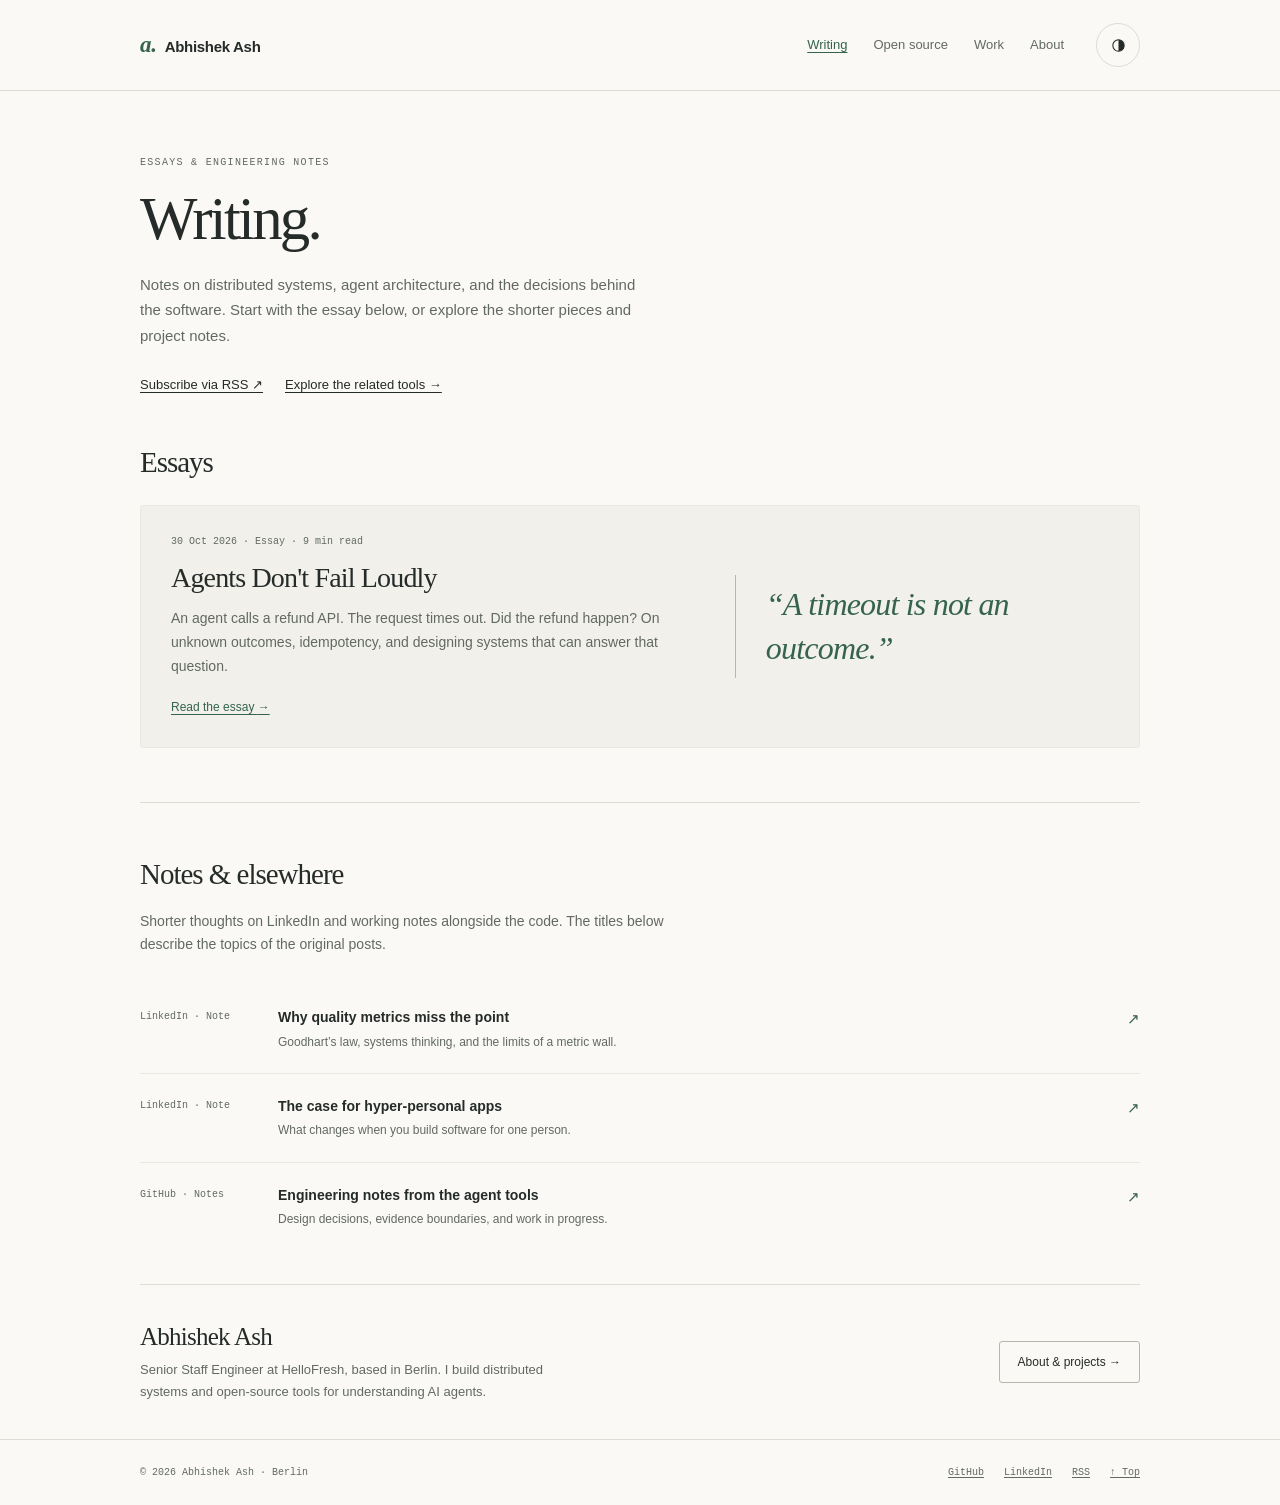
==== commit 74677ae1: "Present professional work, writing, and open source in an editorial profile" ====
--- a/blog/index.html
+++ b/blog/index.html
@@ -7,15 +7,15 @@
 <meta name="description" content="Essays by Abhishek Ash on agent design, distributed systems, and small personal software.">
 <link rel="canonical" href="https://abhishekash.github.io/blog/">
 <link rel="alternate" type="application/rss+xml" title="Abhishek Ash — Writing" href="https://abhishekash.github.io/blog/feed.xml">
-<meta name="theme-color" content="#FFFFFF" media="(prefers-color-scheme: light)">
-<meta name="theme-color" content="#121212" media="(prefers-color-scheme: dark)">
+<meta name="theme-color" content="#faf9f6" media="(prefers-color-scheme: light)">
+<meta name="theme-color" content="#191d1b" media="(prefers-color-scheme: dark)">
 <meta property="og:type" content="website">
 <meta property="og:title" content="Writing — Abhishek Ash">
 <meta property="og:description" content="Essays on agent design, distributed systems, and small personal software.">
 <meta property="og:url" content="https://abhishekash.github.io/blog/">
 <meta property="og:image" content="https://abhishekash.github.io/og.png">
 <meta name="twitter:card" content="summary_large_image">
-<link rel="icon" href="data:image/svg+xml,%3Csvg xmlns='http://www.w3.org/2000/svg' viewBox='0 0 64 64'%3E%3Crect width='64' height='64' rx='16' fill='%23FF385C'/%3E%3Cpath d='M16 44 28 24l8 12 6-8 6 16' fill='none' stroke='white' stroke-width='3.4' stroke-linecap='round' stroke-linejoin='round'/%3E%3C/svg%3E">
+<link rel="icon" href="data:image/svg+xml,%3Csvg xmlns='http://www.w3.org/2000/svg' viewBox='0 0 64 64'%3E%3Crect width='64' height='64' rx='16' fill='%2335634b'/%3E%3Cpath d='M16 44 28 24l8 12 6-8 6 16' fill='none' stroke='white' stroke-width='3.4' stroke-linecap='round' stroke-linejoin='round'/%3E%3C/svg%3E">
 <script>
 (function () {
   try {
@@ -24,356 +24,39 @@
   } catch (e) {}
 })();
 </script>
-<style>
-  :root {
-    color-scheme: light;
-    --bg: #FFFFFF; --bg-2: #F7F7F7; --bg-3: #F0F0F0;
-    --ink: #222222; --muted: #6B6B6B; --line: #E6E6E6; --line-soft: #EFEFEF; --line-strong: #D0D0D0;
-    --coral: #E31C5F; --coral-dark: #C9184A; --coral-btn: #E31C5F; --coral-btn-hover: #C9184A; --coral-soft: #FFF0F3;
-    --purple: #6E4AFF; --purple-soft: #F3EFFF;
-    --blue: #1ABCFE; --blue-soft: #E8F8FF;
-    --green: #0ACF83; --green-soft: #E9FBF3;
-    --orange: #FF7262; --orange-soft: #FFF0ED;
-    --radius: 16px; --radius-lg: 24px; --pill: 999px;
-    --shadow: 0 6px 16px rgba(0, 0, 0, .08);
-    --shadow-hover: 0 14px 32px rgba(0, 0, 0, .13);
-    --sans: "Airbnb Cereal VF", Circular, -apple-system, BlinkMacSystemFont, "Segoe UI", Roboto, "Helvetica Neue", Arial, sans-serif;
-    --mono: ui-monospace, SFMono-Regular, "SF Mono", Menlo, Consolas, "Liberation Mono", monospace;
-  }
-  :root[data-theme="dark"] {
-    color-scheme: dark;
-    --bg: #121212; --bg-2: #1B1B1B; --bg-3: #262626;
-    --ink: #F7F7F7; --muted: #B0B0B0; --line: #2E2E2E; --line-soft: #262626; --line-strong: #444;
-    --coral: #FF5A5F; --coral-dark: #FF8A8F; --coral-btn: #E31C5F; --coral-btn-hover: #C9184A; --coral-soft: #2A1519;
-    --purple: #A78BFA; --purple-soft: #1F1A2E;
-    --blue: #56CCF2; --blue-soft: #12232B;
-    --green: #34D399; --green-soft: #12241D;
-    --orange: #FF8A75; --orange-soft: #2A1915;
-    --shadow: 0 6px 16px rgba(0, 0, 0, .4);
-    --shadow-hover: 0 14px 32px rgba(0, 0, 0, .55);
-  }
-  @media (prefers-color-scheme: dark) {
-    :root:not([data-theme="light"]) {
-      color-scheme: dark;
-      --bg: #121212; --bg-2: #1B1B1B; --bg-3: #262626;
-      --ink: #F7F7F7; --muted: #B0B0B0; --line: #2E2E2E; --line-soft: #262626; --line-strong: #444;
-      --coral: #FF5A5F; --coral-dark: #FF8A8F; --coral-btn: #E31C5F; --coral-btn-hover: #C9184A; --coral-soft: #2A1519;
-      --purple: #A78BFA; --purple-soft: #1F1A2E;
-      --blue: #56CCF2; --blue-soft: #12232B;
-      --green: #34D399; --green-soft: #12241D;
-      --orange: #FF8A75; --orange-soft: #2A1915;
-      --shadow: 0 6px 16px rgba(0, 0, 0, .4);
-      --shadow-hover: 0 14px 32px rgba(0, 0, 0, .55);
-    }
-  }
-  * { box-sizing: border-box; }
-  html { scroll-behavior: smooth; scroll-padding-top: 96px; -webkit-text-size-adjust: 100%; }
-  body {
-    margin: 0; background: var(--bg); color: var(--ink);
-    font-family: var(--sans); font-size: 16.5px; line-height: 1.6;
-    -webkit-font-smoothing: antialiased;
-  }
-  h1, h2, h3, p, ul, ol { margin: 0; }
-  a { color: inherit; }
-  svg { display: block; }
-  ::selection { background: #FFD6DF; color: #222; }
-  :focus-visible { outline: 2px solid var(--purple); outline-offset: 3px; border-radius: 4px; }
-  .wrap { width: min(1280px, 100% - 64px); margin-inline: auto; }
-  .skip { position: absolute; left: 16px; top: -60px; z-index: 200; padding: 10px 16px; background: var(--ink); color: var(--bg); font: 600 13px/1 var(--sans); text-decoration: none; border-radius: var(--pill); }
-  .skip:focus { top: 12px; }
-  .sr-only { position: absolute; width: 1px; height: 1px; padding: 0; margin: -1px; overflow: hidden; clip: rect(0 0 0 0); white-space: nowrap; border: 0; }
-
-  .site-head { position: sticky; top: 0; z-index: 50; background: var(--bg); background: color-mix(in srgb, var(--bg) 92%, transparent); backdrop-filter: blur(14px); border-bottom: 1px solid var(--line-soft); }
-  .head-inner { width: min(1280px, 100% - 64px); margin-inline: auto; height: 80px; display: flex; align-items: center; gap: 20px; }
-  .brand { display: inline-flex; align-items: center; gap: 11px; text-decoration: none; font-weight: 700; font-size: 18px; letter-spacing: -.03em; }
-  .brand__mark { width: 36px; height: 36px; border-radius: 50%; background: var(--coral); display: grid; place-items: center; color: #fff; flex: none; }
-  .brand__mark svg { width: 20px; height: 20px; }
-  .nav { display: flex; align-items: center; gap: 2px; margin-left: auto; }
-  .nav a { padding: 10px 14px; border-radius: var(--pill); font-size: 14px; font-weight: 600; color: var(--muted); text-decoration: none; }
-  .nav a:hover { background: var(--bg-2); color: var(--ink); }
-  .nav a[aria-current="page"] { color: var(--ink); background: var(--bg-2); }
-  .head-actions { display: flex; align-items: center; gap: 10px; }
-  .theme { display: grid; place-items: center; width: 40px; height: 40px; padding: 0; border: 1px solid var(--line); border-radius: 50%; background: var(--bg); color: var(--ink); cursor: pointer; }
-  .theme:hover { background: var(--bg-2); }
-  .theme__sun { display: none; }
-  :root[data-theme="dark"] .theme__sun { display: block; }
-  :root[data-theme="dark"] .theme__moon { display: none; }
-  @media (prefers-color-scheme: dark) {
-    :root:not([data-theme="light"]) .theme__sun { display: block; }
-    :root:not([data-theme="light"]) .theme__moon { display: none; }
-  }
-  .btn { display: inline-flex; align-items: center; justify-content: center; gap: 8px; height: 48px; padding: 0 22px; border-radius: var(--pill); border: 1px solid transparent; font: 600 15px/1 var(--sans); text-decoration: none; cursor: pointer; transition: background .15s ease, box-shadow .15s ease, transform .15s ease; }
-  .btn:hover { transform: translateY(-1px); }
-  .btn--primary { background: var(--coral-btn); color: #fff; box-shadow: 0 6px 16px rgba(255, 56, 92, .24); }
-  .btn--primary:hover { background: var(--coral-btn-hover); }
-  .btn--outline { border-color: var(--ink); color: var(--ink); background: var(--bg); }
-  .btn--outline:hover { background: var(--bg-2); }
-  .btn--sm { height: 40px; padding: 0 16px; font-size: 13.5px; }
-  .pill { display: inline-flex; align-items: center; gap: 6px; padding: 5px 10px; border-radius: var(--pill); background: var(--bg-2); color: var(--muted); font: 600 11px/1.3 var(--sans); }
-  .pill--coral { background: var(--coral-soft); color: var(--coral-dark); }
-  .pill--purple { background: var(--purple-soft); color: var(--purple); }
-  .pill--green { background: var(--green-soft); color: #067A4E; }
-  .pill--blue { background: var(--blue-soft); color: #0A6E93; }
-
-  /* blog hero */
-  .blog-hero { padding: clamp(48px, 7vw, 80px) 0 36px; }
-  .kicker { display: inline-flex; align-items: center; gap: 8px; font: 600 10.5px/1 var(--mono); letter-spacing: .14em; text-transform: uppercase; color: var(--purple); margin-bottom: 14px; }
-  .kicker::before { content: ""; width: 8px; height: 8px; border-radius: 2px; background: var(--purple); }
-  h1 { font-size: clamp(2.6rem, 5.6vw, 4.2rem); font-weight: 700; line-height: 1.04; letter-spacing: -.04em; text-wrap: balance; max-width: 18ch; }
-  .lede { margin-top: 18px; max-width: 58ch; color: var(--muted); font-size: 17px; line-height: 1.65; }
-
-  /* featured */
-  .feature { display: grid; grid-template-columns: 1.15fr .85fr; border: 1px solid var(--line); border-radius: var(--radius-lg); overflow: hidden; background: var(--bg); text-decoration: none; box-shadow: var(--shadow); transition: box-shadow .18s ease, transform .18s ease, border-color .18s ease; }
-  .feature:hover { box-shadow: var(--shadow-hover); transform: translateY(-2px); border-color: var(--purple); }
-  .feature__body { padding: clamp(24px, 3.6vw, 38px); display: flex; flex-direction: column; align-items: flex-start; }
-  .feature__meta { display: flex; flex-wrap: wrap; gap: 8px 16px; margin-top: 16px; font: 500 10.5px/1.3 var(--mono); color: var(--muted); }
-  .feature h2 { margin-top: 14px; font-size: clamp(1.9rem, 3.4vw, 2.7rem); font-weight: 700; line-height: 1.06; letter-spacing: -.04em; }
-  .feature p { margin-top: 10px; max-width: 52ch; color: var(--muted); font-size: 15px; line-height: 1.6; }
-  .feature .btn { margin-top: 22px; }
-  .feature__media { position: relative; display: grid; place-items: center; padding: 24px; background: linear-gradient(145deg, #FFF1F3, #FFE1E8); overflow: hidden; }
-  :root[data-theme="dark"] .feature__media { background: linear-gradient(145deg, #2A1519, #351A24); }
-  @media (prefers-color-scheme: dark) {
-    :root:not([data-theme="light"]) .feature__media { background: linear-gradient(145deg, #2A1519, #351A24); }
-  }
-  .mini-phone { width: 220px; border-radius: 22px; background: #1B1B1F; padding: 7px; box-shadow: 0 14px 30px rgba(0, 0, 0, .2); transform: rotate(2deg); }
-  .mini-phone__screen { background: #fff; border-radius: 16px; overflow: hidden; }
-  .mini-phone__bar { display: flex; justify-content: space-between; padding: 7px 9px; border-bottom: 1px solid #EEE; font: 500 7px/1 var(--mono); color: #888; }
-  .mini-phone__chat { padding: 8px 8px 10px; display: grid; gap: 6px; }
-  .mini-bubble { max-width: 88%; padding: 7px 8px; border-radius: 9px; font: 400 9.5px/1.4 var(--sans); }
-  .mini-bubble--them { background: #F0F0F0; color: #222; border-bottom-left-radius: 2px; }
-  .mini-bubble--agent { background: #222; color: #fff; margin-left: auto; border-bottom-right-radius: 2px; }
-  .mini-phone__status { display: flex; justify-content: space-between; align-items: center; gap: 6px; padding: 7px 9px; border-top: 1px dashed #DDD; font: 500 6.5px/1.2 var(--mono); color: #888; }
-  .mini-badge { border: 1px solid var(--coral); color: var(--coral); border-radius: 2px; padding: 2px 4px; font-size: 6px; text-transform: uppercase; letter-spacing: .04em; white-space: nowrap; }
-
-  .section { margin-top: clamp(56px, 7vw, 88px); }
-  .section-head { display: flex; align-items: flex-end; justify-content: space-between; gap: 24px; margin-bottom: 22px; }
-  h2 { font-size: clamp(1.7rem, 2.8vw, 2.2rem); font-weight: 700; line-height: 1.1; letter-spacing: -.035em; }
-  .section-lede { margin-top: 7px; color: var(--muted); font-size: 15px; max-width: 58ch; }
-  .elsewhere { display: grid; grid-template-columns: 1fr 1fr; gap: 16px; }
-  .link-card { display: flex; flex-direction: column; gap: 8px; padding: 20px; border: 1px solid var(--line); border-radius: var(--radius); background: var(--bg); text-decoration: none; transition: box-shadow .18s ease, border-color .18s ease, transform .18s ease; }
-  .link-card:hover { box-shadow: var(--shadow); border-color: var(--purple); transform: translateY(-2px); }
-  .link-card__icon { width: 36px; height: 36px; border-radius: 10px; display: grid; place-items: center; background: var(--purple-soft); color: var(--purple); }
-  .link-card:nth-child(2) .link-card__icon { background: var(--coral-soft); color: var(--coral); }
-  .link-card:nth-child(3) .link-card__icon { background: var(--green-soft); color: #067A4E; }
-  .link-card:nth-child(4) .link-card__icon { background: var(--blue-soft); color: #0A6E93; }
-  .link-card b { font-size: 14.5px; font-weight: 700; letter-spacing: -.01em; }
-  .link-card span { font-size: 13px; color: var(--muted); line-height: 1.5; }
-
-  .site-foot { margin-top: clamp(64px, 8vw, 96px); background: var(--bg-2); border-top: 1px solid var(--line); }
-  .foot-inner { width: min(1280px, 100% - 64px); margin-inline: auto; padding: 36px 0 24px; }
-  .foot-top { display: flex; justify-content: space-between; gap: 32px; flex-wrap: wrap; }
-  .foot-brand { max-width: 320px; }
-  .foot-brand .brand { font-size: 16px; }
-  .foot-brand p { margin-top: 10px; font-size: 12.5px; color: var(--muted); line-height: 1.6; }
-  .foot-cols { display: flex; gap: clamp(32px, 6vw, 72px); flex-wrap: wrap; }
-  .foot-col { display: grid; gap: 7px; align-content: start; }
-  .foot-col b { font: 600 10px/1 var(--mono); letter-spacing: .12em; text-transform: uppercase; color: var(--muted); margin-bottom: 4px; }
-  .foot-col a { font-size: 13px; color: var(--ink); text-decoration: none; }
-  .foot-col a:hover { color: var(--coral); }
-  .foot-bottom { display: flex; flex-wrap: wrap; justify-content: space-between; gap: 10px; margin-top: 28px; padding-top: 16px; border-top: 1px solid var(--line); font-size: 11.5px; color: var(--muted); }
-  .foot-bottom a { color: var(--ink); text-decoration: none; }
-
-  .mobile-nav { display: none; }
-  @media (max-width: 760px) {
-    .mobile-nav { display: flex; position: fixed; left: 0; right: 0; bottom: 0; z-index: 70; background: var(--bg); background: color-mix(in srgb, var(--bg) 94%, transparent); backdrop-filter: blur(14px); border-top: 1px solid var(--line); padding: 7px 6px calc(7px + env(safe-area-inset-bottom)); }
-    .mobile-nav a { flex: 1; display: flex; flex-direction: column; align-items: center; gap: 3px; padding: 3px 2px; font: 600 9.5px/1 var(--sans); color: var(--muted); text-decoration: none; }
-    .mobile-nav a[aria-current="page"] { color: var(--coral); }
-    .mobile-nav svg { width: 20px; height: 20px; }
-    body { padding-bottom: 66px; }
-  }
-
-  @media (max-width: 960px) {
-    .feature { grid-template-columns: 1fr; }
-    .feature__media { order: -1; min-height: 280px; }
-    .elsewhere { grid-template-columns: 1fr; }
-  }
-  @media (max-width: 760px) {
-    .wrap, .head-inner, .foot-inner { width: min(1280px, 100% - 40px); }
-    .head-inner { height: 68px; }
-    .nav { display: none; }
-    .head-actions { margin-left: auto; }
-    .brand { font-size: 16px; }
-    .blog-hero { padding-top: 40px; }
-    .section-head { flex-direction: column; align-items: flex-start; gap: 10px; }
-    .feature .btn { width: 100%; }
-  }
-  @media (prefers-reduced-motion: reduce) {
-    html { scroll-behavior: auto; }
-    *, *::before, *::after { transition-duration: .01ms !important; animation-duration: .01ms !important; }
-  }
-  @media print {
-    .site-head, .mobile-nav, .theme, .skip { display: none !important; }
-    body { background: #fff; color: #000; }
-  }
-</style>
+<link rel="stylesheet" href="/assets/site.css">
 </head>
 <body id="top">
-<a class="skip" href="#main">Skip to content</a>
-
-<header class="site-head">
-  <div class="head-inner">
-    <a class="brand" href="/" aria-label="Abhishek Ash — home">
-      <span class="brand__mark" aria-hidden="true"><svg viewBox="0 0 24 24" fill="none" stroke="currentColor" stroke-width="2.4" stroke-linecap="round" stroke-linejoin="round"><path d="M3 18 9 6l4 7 2.5-4L21 18"/></svg></span>
-      <span>Abhishek Ash</span>
-    </a>
-    <nav class="nav" aria-label="Primary">
-      <a href="/#work">Work</a>
-      <a href="/#life">Life</a>
-      <a href="/blog/" aria-current="page">Writing</a>
-      <a href="/#about">About</a>
+<a class="skip-link" href="#main">Skip to content</a>
+<header class="site-header">
+  <div class="shell header-inner">
+    <a class="wordmark" href="/" aria-label="Abhishek Ash — home"><span aria-hidden="true">a.</span>Abhishek Ash</a>
+    <nav class="primary-nav" aria-label="Primary">
+      <a href="/blog/" aria-current="page">Writing</a><a href="/#projects">Open source</a><a href="/#work">Work</a><a href="/#about">About</a>
     </nav>
-    <div class="head-actions">
-      <button class="theme" type="button" aria-pressed="false" aria-label="Switch to dark theme">
-        <svg class="theme__moon" width="16" height="16" viewBox="0 0 24 24" fill="none" stroke="currentColor" stroke-width="1.8" stroke-linecap="round" stroke-linejoin="round" aria-hidden="true"><path d="M21 12.8A9 9 0 1 1 11.2 3a7 7 0 0 0 9.8 9.8Z"/></svg>
-        <svg class="theme__sun" width="16" height="16" viewBox="0 0 24 24" fill="none" stroke="currentColor" stroke-width="1.8" stroke-linecap="round" stroke-linejoin="round" aria-hidden="true"><circle cx="12" cy="12" r="4"/><path d="M12 2v2M12 20v2M4.9 4.9l1.4 1.4M17.7 17.7l1.4 1.4M2 12h2M20 12h2M4.9 19.1l1.4-1.4M17.7 6.3l1.4-1.4"/></svg>
-      </button>
-      <a class="btn btn--outline btn--sm" href="/#contact">Contact</a>
-    </div>
+    <button class="theme-toggle" type="button" aria-label="Switch to dark theme" aria-pressed="false">
+      <svg viewBox="0 0 24 24" fill="none" stroke="currentColor" stroke-width="1.5" aria-hidden="true"><circle cx="12" cy="12" r="8"/><path d="M12 4a8 8 0 0 1 0 16Z" fill="currentColor" stroke="none"/></svg>
+    </button>
   </div>
 </header>
-
-<main id="main">
-  <section class="blog-hero wrap" aria-labelledby="blog-title">
-    <p class="kicker">Writing · 01 essay</p>
-    <h1 id="blog-title">Essays, mostly about systems.</h1>
-    <p class="lede">Longer pieces on agent design, distributed systems, and the occasional personal build. No newsletter, no schedule — just what I finish.</p>
-  </section>
-
-  <section class="wrap" aria-labelledby="latest-title">
-    <a class="feature" href="/blog/agents-dont-fail-loudly.html">
-      <div class="feature__body">
-        <span class="pill pill--coral">Latest essay</span>
-        <h2 id="latest-title">Agents Don't Fail Loudly</h2>
-        <p>Designing for the gap between an action and what the agent knows about it. A timeout is not an outcome — and a fluent answer is not evidence.</p>
-        <div class="feature__meta"><span>October 2026</span><span>9 min read</span><span>Software design · AI agents</span></div>
-        <span class="btn btn--primary btn--sm">Read the essay</span>
-      </div>
-      <div class="feature__media" aria-hidden="true">
-        <div class="mini-phone">
-          <div class="mini-phone__screen">
-            <div class="mini-phone__bar"><span>09:41</span><span>support</span><span>•••</span></div>
-            <div class="mini-phone__chat">
-              <p class="mini-bubble mini-bubble--them">I was charged twice. Can you refund the extra €40?</p>
-              <p class="mini-bubble mini-bubble--agent">I've issued a €40 refund. It should arrive in 3–5 days.</p>
-            </div>
-            <div class="mini-phone__status"><span>refund · op_8f21</span><span class="mini-badge">outcome unknown</span></div>
-          </div>
-        </div>
-      </div>
-    </a>
-  </section>
-
-  <section class="section wrap" aria-labelledby="elsewhere-title">
-    <div class="section-head">
-      <div>
-        <h2 id="elsewhere-title">Elsewhere</h2>
-        <p class="section-lede">Shorter notes, and the working documents behind the projects.</p>
-      </div>
-    </div>
-    <div class="elsewhere">
-      <a class="link-card" href="https://github.com/abhishekash/abhishekash/blob/main/docs/engineering-notes.md">
-        <span class="link-card__icon" aria-hidden="true"><svg width="17" height="17" viewBox="0 0 24 24" fill="none" stroke="currentColor" stroke-width="1.9" stroke-linecap="round" stroke-linejoin="round"><path d="M4 4h11l5 5v11H4Z"/><path d="M15 4v5h5"/></svg></span>
-        <b>Engineering notes</b>
-        <span>Design decisions, evidence boundaries, and what is still unfinished.</span>
-      </a>
-      <a class="link-card" href="https://www.linkedin.com/posts/abhishekash_the-fallacy-of-sacrificing-quality-to-build-activity-7162430428891582464-0UeC">
-        <span class="link-card__icon" aria-hidden="true"><svg width="17" height="17" viewBox="0 0 24 24" fill="none" stroke="currentColor" stroke-width="1.9" stroke-linecap="round" stroke-linejoin="round"><path d="M4 19V9M10 19V5M16 19v-7M22 19H2"/></svg></span>
-        <b>Why quality metrics miss the point</b>
-        <span>Goodhart's law, systems thinking, and the limits of a metric wall.</span>
-      </a>
-      <a class="link-card" href="https://www.linkedin.com/posts/abhishekash_with-the-commoditization-of-ai-models-building-activity-7477636246845120513-cbI8">
-        <span class="link-card__icon" aria-hidden="true"><svg width="17" height="17" viewBox="0 0 24 24" fill="none" stroke="currentColor" stroke-width="1.9" stroke-linecap="round" stroke-linejoin="round"><rect x="3" y="4" width="18" height="14" rx="2"/><path d="M8 21h8M12 18v3"/></svg></span>
-        <b>The case for hyper-personal apps</b>
-        <span>Building for one person can make the product more honest.</span>
-      </a>
-      <a class="link-card" href="/blog/feed.xml">
-        <span class="link-card__icon" aria-hidden="true"><svg width="17" height="17" viewBox="0 0 24 24" fill="none" stroke="currentColor" stroke-width="1.9" stroke-linecap="round" stroke-linejoin="round"><path d="M4 11a9 9 0 0 1 9 9M4 4a16 16 0 0 1 16 16"/><circle cx="5" cy="19" r="1.6" fill="currentColor" stroke="none"/></svg></span>
-        <b>RSS feed</b>
-        <span>Follow new posts without an algorithm in the middle.</span>
-      </a>
-    </div>
-  </section>
+<main id="main" class="shell">
+  <header class="page-intro"><p class="eyebrow">Essays &amp; engineering notes</p><h1>Writing.</h1><p>Notes on distributed systems, agent architecture, and the decisions behind the software. Start with the essay below, or explore the shorter pieces and project notes.</p><div class="intro-links"><a href="/blog/feed.xml">Subscribe via RSS ↗</a><a href="/#projects">Explore the related tools →</a></div></header>
+  <section class="section blog-section" aria-labelledby="essay-title"><div class="section-heading"><h2 id="essay-title">Essays</h2></div>
+<article class="featured-essay">
+  <div><p class="entry-meta"><time datetime="2026-10-30">30 Oct 2026</time> · Essay · 9 min read</p>
+    <h3 class="entry-title"><a href="/blog/agents-dont-fail-loudly.html">Agents Don't Fail Loudly</a></h3>
+    <p class="entry-summary">An agent calls a refund API. The request times out. Did the refund happen? On unknown outcomes, idempotency, and designing systems that can answer that question.</p>
+    <a class="read-link" href="/blog/agents-dont-fail-loudly.html">Read the essay <span aria-hidden="true">→</span></a>
+  </div>
+  <blockquote class="essay-quote">“A timeout is not an outcome.”</blockquote>
+</article></section>
+  <section class="section" aria-labelledby="notes-title"><div class="section-heading"><h2 id="notes-title">Notes &amp; elsewhere</h2></div><p class="section-intro">Shorter thoughts on LinkedIn and working notes alongside the code. The titles below describe the topics of the original posts.</p><ul class="writing-list"><li><a class="writing-row" href="https://www.linkedin.com/posts/abhishekash_the-fallacy-of-sacrificing-quality-to-build-activity-7162430428891582464-0UeC"><span class="entry-meta">LinkedIn · Note</span><div><h3>Why quality metrics miss the point</h3><p>Goodhart’s law, systems thinking, and the limits of a metric wall.</p></div><span class="external-arrow" aria-hidden="true">↗</span></a></li><li><a class="writing-row" href="https://www.linkedin.com/posts/abhishekash_with-the-commoditization-of-ai-models-building-activity-7477636246845120513-cbI8"><span class="entry-meta">LinkedIn · Note</span><div><h3>The case for hyper-personal apps</h3><p>What changes when you build software for one person.</p></div><span class="external-arrow" aria-hidden="true">↗</span></a></li><li><a class="writing-row" href="https://github.com/abhishekash/abhishekash/blob/main/docs/engineering-notes.md"><span class="entry-meta">GitHub · Notes</span><div><h3>Engineering notes from the agent tools</h3><p>Design decisions, evidence boundaries, and work in progress.</p></div><span class="external-arrow" aria-hidden="true">↗</span></a></li></ul></section>
+  <section class="contact" aria-label="About the author"><div><h2>Abhishek Ash</h2><p>Senior Staff Engineer at HelloFresh, based in Berlin. I build distributed systems and open-source tools for understanding AI agents.</p></div><a class="button-link" href="/">About &amp; projects →</a></section>
 </main>
-
-<footer class="site-foot">
-  <div class="foot-inner">
-    <div class="foot-top">
-      <div class="foot-brand">
-        <a class="brand" href="/">
-          <span class="brand__mark" aria-hidden="true"><svg viewBox="0 0 24 24" fill="none" stroke="currentColor" stroke-width="2.4" stroke-linecap="round" stroke-linejoin="round"><path d="M3 18 9 6l4 7 2.5-4L21 18"/></svg></span>
-          <span>Abhishek Ash</span>
-        </a>
-        <p>Essays on systems, agents, and the occasional small tool built for one person.</p>
-      </div>
-      <div class="foot-cols">
-        <div class="foot-col">
-          <b>Explore</b>
-          <a href="/#work">Work</a>
-          <a href="/#life">Life</a>
-          <a href="/blog/">Writing</a>
-          <a href="/#about">About</a>
-        </div>
-        <div class="foot-col">
-          <b>Connect</b>
-          <a href="https://www.linkedin.com/in/abhishekash">LinkedIn ↗</a>
-          <a href="https://github.com/abhishekash">GitHub ↗</a>
-          <a href="/blog/feed.xml">RSS</a>
-        </div>
-      </div>
-    </div>
-    <div class="foot-bottom">
-      <span>© 2026 Abhishek Ash · Berlin</span>
-      <span>Single-file pages · no cookies, analytics, or third-party requests · <a href="#top">Back to top ↑</a></span>
-    </div>
-  </div>
-</footer>
-
-<nav class="mobile-nav" aria-label="Mobile">
-  <a href="/">
-    <svg viewBox="0 0 24 24" fill="none" stroke="currentColor" stroke-width="1.9" stroke-linecap="round" stroke-linejoin="round"><path d="M3 11 12 3l9 8"/><path d="M5 10v10h14V10"/></svg>
-    Home
-  </a>
-  <a href="/#work">
-    <svg viewBox="0 0 24 24" fill="none" stroke="currentColor" stroke-width="1.9" stroke-linecap="round" stroke-linejoin="round"><rect x="3" y="3" width="7" height="7" rx="1.5"/><rect x="14" y="3" width="7" height="7" rx="1.5"/><rect x="3" y="14" width="7" height="7" rx="1.5"/><rect x="14" y="14" width="7" height="7" rx="1.5"/></svg>
-    Work
-  </a>
-  <a href="/blog/" aria-current="page">
-    <svg viewBox="0 0 24 24" fill="none" stroke="currentColor" stroke-width="1.9" stroke-linecap="round" stroke-linejoin="round"><path d="M4 19V9M10 19V5M16 19v-7M22 19H2"/></svg>
-    Writing
-  </a>
-  <a href="/#about">
-    <svg viewBox="0 0 24 24" fill="none" stroke="currentColor" stroke-width="1.9" stroke-linecap="round" stroke-linejoin="round"><circle cx="12" cy="8" r="3.4"/><path d="M5 20c0-3.3 3.1-5.6 7-5.6s7 2.3 7 5.6"/></svg>
-    About
-  </a>
-  <a href="/#contact">
-    <svg viewBox="0 0 24 24" fill="none" stroke="currentColor" stroke-width="1.9" stroke-linecap="round" stroke-linejoin="round"><path d="M21 12a8 8 0 0 1-8 8H4l2.2-3.1A8 8 0 1 1 21 12Z"/></svg>
-    Contact
-  </a>
-</nav>
-
-<script>
-(function () {
-  var root = document.documentElement;
-  var btn = document.querySelector(".theme");
-  var media = window.matchMedia("(prefers-color-scheme: dark)");
-  function isDark() { return root.dataset.theme ? root.dataset.theme === "dark" : media.matches; }
-  function label() {
-    if (!btn) return;
-    var dark = isDark();
-    btn.setAttribute("aria-pressed", String(dark));
-    btn.setAttribute("aria-label", dark ? "Switch to light theme" : "Switch to dark theme");
-    btn.title = dark ? "Switch to light theme" : "Switch to dark theme";
-  }
-  if (btn) {
-    btn.addEventListener("click", function () {
-      root.dataset.theme = isDark() ? "light" : "dark";
-      try { localStorage.setItem("theme", root.dataset.theme); } catch (e) {}
-      label();
-    });
-    if (media.addEventListener) media.addEventListener("change", label);
-    label();
-  }
-})();
-</script>
+<footer class="site-footer"><div class="shell footer-inner">
+  <span>© 2026 Abhishek Ash · Berlin</span>
+  <nav class="footer-links" aria-label="Elsewhere"><a href="https://github.com/abhishekash">GitHub</a><a href="https://www.linkedin.com/in/abhishekash/">LinkedIn</a><a href="/blog/feed.xml">RSS</a><a href="#top">↑ Top</a></nav>
+</div></footer>
+<script src="/assets/site.js" defer></script>
 </body>
 </html>
--- a/assets/site.css
+++ b/assets/site.css
@@ -0,0 +1,206 @@
+:root {
+  color-scheme: light;
+  --bg: #faf9f6; --bg-2: #f1f0eb; --bg-3: #eae8e1;
+  --ink: #252b29; --muted: #626963; --line: #dcded6; --line-soft: #e9e9e1; --line-strong: #b2b8ac;
+  --accent: #35634b; --accent-soft: #e8eee5;
+  --coral: #35634b; --coral-dark: #274b38; --coral-soft: #e8eee5; --purple: #35634b;
+  --serif: Iowan Old Style, Palatino Linotype, Book Antiqua, Georgia, serif;
+  --sans: -apple-system, BlinkMacSystemFont, "Segoe UI", Roboto, Helvetica, Arial, sans-serif;
+  --mono: ui-monospace, SFMono-Regular, Menlo, Consolas, monospace;
+  --pill: 999px;
+}
+:root[data-theme="dark"] {
+  color-scheme: dark;
+  --bg: #191d1b; --bg-2: #222823; --bg-3: #2b332c;
+  --ink: #edece4; --muted: #afb8ac; --line: #394139; --line-soft: #2d352e; --line-strong: #677461;
+  --accent: #a3c49e; --accent-soft: #28372a;
+  --coral: #a3c49e; --coral-dark: #c2ddbc; --coral-soft: #28372a; --purple: #a3c49e;
+}
+@media (prefers-color-scheme: dark) {
+  :root:not([data-theme="light"]) {
+    color-scheme: dark;
+    --bg: #191d1b; --bg-2: #222823; --bg-3: #2b332c;
+    --ink: #edece4; --muted: #afb8ac; --line: #394139; --line-soft: #2d352e; --line-strong: #677461;
+    --accent: #a3c49e; --accent-soft: #28372a;
+    --coral: #a3c49e; --coral-dark: #c2ddbc; --coral-soft: #28372a; --purple: #a3c49e;
+  }
+}
+*, *::before, *::after { box-sizing: border-box; }
+html { scroll-behavior: smooth; scroll-padding-top: 100px; -webkit-text-size-adjust: 100%; }
+body { margin: 0; background: var(--bg); color: var(--ink); font: 16px/1.7 var(--sans); -webkit-font-smoothing: antialiased; }
+h1, h2, h3, p, ul, figure, blockquote, dl, dd { margin: 0; }
+a { color: var(--accent); text-underline-offset: .22em; text-decoration-thickness: 1px; }
+a:hover { text-decoration-thickness: 2px; }
+img, svg { max-width: 100%; }
+svg { display: block; }
+img { display: block; height: auto; }
+button, a { -webkit-tap-highlight-color: transparent; }
+button { font: inherit; }
+::selection { background: var(--accent); color: var(--bg); }
+:focus-visible { outline: 2px solid var(--accent); outline-offset: 5px; }
+.shell { width: min(1000px, calc(100% - 80px)); margin-inline: auto; }
+.skip-link { position: absolute; left: 20px; top: -80px; z-index: 100; background: var(--ink); color: var(--bg); padding: 12px 18px; }
+.skip-link:focus { top: 10px; }
+.site-header { background: var(--bg); border-bottom: 1px solid var(--line); }
+.header-inner { min-height: 90px; display: flex; align-items: center; gap: 32px; }
+.wordmark { color: var(--ink); text-decoration: none; font-size: 15px; font-weight: 650; letter-spacing: -.02em; white-space: nowrap; }
+.wordmark span { color: var(--accent); font-family: var(--serif); font-size: 23px; font-style: italic; margin-right: 8px; }
+.primary-nav { display: flex; align-items: center; gap: 26px; margin-left: auto; }
+.primary-nav a { padding-block: 10px; color: var(--muted); font-size: 13px; text-decoration: none; }
+.primary-nav a:hover, .primary-nav a[aria-current] { color: var(--accent); text-decoration: underline; }
+.theme-toggle { flex: none; width: 44px; height: 44px; border: 1px solid var(--line); border-radius: 50%; background: transparent; color: var(--ink); display: grid; place-items: center; cursor: pointer; }
+.theme-toggle:hover { background: var(--bg-2); }
+.theme-toggle svg { width: 17px; height: 17px; }
+.eyebrow, .section-label { font: 500 10px/1.6 var(--mono); text-transform: uppercase; letter-spacing: .13em; color: var(--muted); }
+.intro { padding: 76px 0 52px; display: grid; grid-template-columns: minmax(0, 1fr) 172px; gap: 64px; align-items: start; }
+.intro h1 { font: 400 clamp(3rem, 6vw, 4.6rem)/1.1 var(--serif); letter-spacing: -.055em; margin: 15px 0 24px; }
+.intro .lead { max-width: 30ch; font: 400 clamp(1.35rem, 2.3vw, 1.7rem)/1.5 var(--serif); letter-spacing: -.02em; }
+.intro .bio { margin-top: 18px; max-width: 60ch; color: var(--muted); font-size: 15px; }
+.portrait { width: 172px; height: 200px; object-fit: cover; border-radius: 3px; filter: saturate(.8); }
+.portrait-note { margin-top: 12px; font: 10px/1.7 var(--mono); color: var(--muted); }
+.intro-links { display: flex; flex-wrap: wrap; gap: 10px 22px; margin-top: 26px; font-size: 13px; }
+.intro-links a { color: var(--ink); }
+.current { border-top: 1px solid var(--line); border-bottom: 1px solid var(--line); padding: 28px 0; display: grid; grid-template-columns: 172px minmax(0, 1fr); gap: 34px; }
+.current .section-label { color: var(--accent); }
+.current h2 { font-size: 16px; font-weight: 600; margin-bottom: 7px; }
+.current p { color: var(--muted); font-size: 14px; max-width: 72ch; }
+.current .small-link { display: inline-block; margin-top: 12px; font-size: 12px; }
+.section { padding: 54px 0; border-bottom: 1px solid var(--line); }
+.section-heading { display: flex; justify-content: space-between; align-items: baseline; gap: 24px; margin-bottom: 26px; }
+.section-heading h2 { font: 400 29px/1.2 var(--serif); letter-spacing: -.035em; }
+.section-heading h2 span { font: 10px/1 var(--mono); color: var(--muted); margin-right: 15px; vertical-align: middle; letter-spacing: 0; }
+.section-heading > a { font-size: 12px; white-space: nowrap; }
+.section-intro { color: var(--muted); font-size: 14px; max-width: 68ch; margin: -8px 0 28px; }
+.featured-essay { display: grid; grid-template-columns: minmax(0, 1.4fr) minmax(0, 1fr); gap: 40px; padding: 28px 30px; background: var(--bg-2); border: 1px solid var(--line-soft); border-radius: 3px; }
+.entry-meta { color: var(--muted); font: 10px/1.6 var(--mono); }
+.entry-title { margin: 10px 0 12px; font: 400 28px/1.25 var(--serif); letter-spacing: -.03em; }
+.entry-title a { color: var(--ink); text-decoration: none; }
+.entry-title a:hover { color: var(--accent); text-decoration: underline; }
+.entry-summary { color: var(--muted); font-size: 14px; }
+.essay-quote { align-self: center; padding: 8px 0 8px 30px; border-left: 1px solid var(--line-strong); color: var(--accent); font: italic 400 clamp(1.5rem, 3vw, 2rem)/1.35 var(--serif); letter-spacing: -.025em; }
+.read-link { display: inline-block; margin-top: 18px; font-size: 12px; }
+.writing-list { margin-top: 12px; list-style: none; padding: 0; }
+.writing-row { display: grid; grid-template-columns: 118px minmax(0, 1fr) 20px; gap: 20px; padding: 21px 0; border-bottom: 1px solid var(--line-soft); text-decoration: none; }
+.writing-list li:last-child .writing-row { border-bottom: 0; padding-bottom: 0; }
+.writing-row .entry-meta { padding-top: 3px; }
+.writing-row h3 { color: var(--ink); font-size: 14px; font-weight: 550; line-height: 1.6; }
+.writing-row:hover h3 { color: var(--accent); text-decoration: underline; text-underline-offset: 4px; }
+.writing-row p { color: var(--muted); font-size: 12px; margin-top: 3px; }
+.external-arrow { font-size: 15px; text-align: right; }
+.project-feature { display: grid; grid-template-columns: minmax(0, 1fr) minmax(0, 1.15fr); gap: 34px; align-items: center; }
+.project-label { color: var(--accent); font: 10px/1.6 var(--mono); text-transform: uppercase; letter-spacing: .08em; }
+.project-feature h3 { font: 400 31px/1.25 var(--serif); margin: 8px 0 12px; letter-spacing: -.04em; }
+.project-feature h3 a { color: var(--ink); text-decoration: none; }
+.project-feature p { color: var(--muted); font-size: 14px; }
+.project-links { display: flex; flex-wrap: wrap; gap: 10px 20px; font-size: 12px; margin-top: 18px; }
+.command { display: inline-block; margin-top: 18px; padding: 8px 12px; background: var(--bg-2); border: 1px solid var(--line); border-radius: 3px; font: 12px/1.6 var(--mono); color: var(--ink); }
+.command span { color: var(--muted); user-select: none; margin-right: 9px; }
+.project-image img { width: 100%; border: 1px solid var(--line-strong); border-radius: 4px; }
+.project-image figcaption { margin-top: 8px; font: 9px/1.6 var(--mono); color: var(--muted); }
+.project-row { display: grid; grid-template-columns: 172px minmax(0, 1fr); gap: 34px; border-top: 1px solid var(--line-soft); margin-top: 27px; padding-top: 25px; }
+.project-row h3 { font-size: 15px; font-weight: 600; }
+.project-row h3 a { color: var(--ink); }
+.project-row .project-label { display: block; margin-top: 5px; font-size: 9px; }
+.project-row p { font-size: 13px; color: var(--muted); }
+.project-row .project-links { margin-top: 10px; }
+.proof { border-left: 2px solid var(--accent); padding: 0 0 0 22px; margin-top: 34px; }
+.proof h3 { font: 400 19px/1.4 var(--serif); margin-bottom: 6px; }
+.proof p { font-size: 12px; color: var(--muted); max-width: 84ch; }
+.proof a { font-size: 12px; display: inline-block; margin-top: 8px; }
+.about-copy { display: grid; grid-template-columns: minmax(0, 1fr) minmax(0, 1fr); gap: 34px; }
+.about-copy p { color: var(--muted); font-size: 14px; }
+.sketches { margin-top: 26px; display: grid; grid-template-columns: 1fr 1fr; gap: 28px; }
+.sketches figure { border-bottom: 1px solid var(--line-soft); padding-bottom: 12px; }
+.sketches svg { display: block; width: 100%; height: auto; background: var(--bg-2); color: var(--muted); border-radius: 3px; }
+.sketches figcaption { font: 9px/1.6 var(--mono); color: var(--muted); margin-top: 9px; }
+.contact { display: flex; align-items: center; justify-content: space-between; gap: 32px; padding: 36px 0; }
+.contact h2 { font: 400 25px/1.3 var(--serif); letter-spacing: -.03em; }
+.contact p { font-size: 13px; margin-top: 6px; color: var(--muted); max-width: 60ch; }
+.button-link { display: inline-flex; align-items: center; justify-content: center; padding: 10px 18px; font-size: 12px; border: 1px solid var(--line-strong); color: var(--ink); text-decoration: none; white-space: nowrap; border-radius: 3px; }
+.button-link:hover { border-color: var(--accent); background: var(--accent-soft); }
+.site-footer { border-top: 1px solid var(--line); }
+.footer-inner { display: flex; flex-wrap: wrap; justify-content: space-between; align-items: center; gap: 15px; padding-block: 24px; font: 10px/1.7 var(--mono); color: var(--muted); }
+.footer-links { display: flex; gap: 20px; }
+.footer-links a { color: var(--muted); }
+.page-intro { padding: 64px 0 40px; }
+.page-intro h1 { font: 400 clamp(2.6rem, 5vw, 3.8rem)/1.15 var(--serif); letter-spacing: -.045em; margin: 13px 0 18px; }
+.page-intro p:not(.eyebrow) { color: var(--muted); font-size: 15px; max-width: 62ch; }
+.blog-section { padding-top: 8px; }
+.article-shell { padding-top: 60px; }
+.article h1 { font-family: var(--serif); font-weight: 400; font-size: clamp(2.3rem, 5vw, 3.8rem); line-height: 1.15; }
+.article h2 { font-family: var(--serif); font-weight: 400; }
+.article .kicker::before { display: none; }
+.article { font-size: 17px; }
+.article .anchor:focus-visible { opacity: 1; }
+.phone .badge { color: #35634b; border-color: #35634b; }
+.article .compare__col--bad { background: color-mix(in srgb, #b44238 10%, var(--bg)); }
+.article .compare__col--bad .compare__result { color: #a3372d; color: light-dark(#a3372d, #f49b8f); }
+.progress span { background: var(--accent); }
+.not-found { min-height: 65vh; display: grid; align-content: center; padding-block: 70px; }
+.not-found h1 { font: 400 clamp(2.5rem, 6vw, 4rem)/1.2 var(--serif); margin: 14px 0 20px; }
+.not-found p { color: var(--muted); max-width: 50ch; }
+.not-found .intro-links { margin-top: 24px; }
+@media (max-width: 760px) {
+  .shell { width: calc(100% - 40px); }
+  .header-inner { min-height: 100px; flex-wrap: wrap; column-gap: 16px; row-gap: 0; padding: 14px 0 10px; }
+  .theme-toggle { margin-left: auto; }
+  .primary-nav { order: 3; width: 100%; margin: 0; gap: 0; justify-content: space-between; }
+  .primary-nav a { font-size: 12px; padding: 7px 0; }
+  .intro { padding: 42px 0 32px; gap: 20px; grid-template-columns: minmax(0, 1fr) 94px; }
+  .intro h1 { font-size: clamp(2rem, 6.4vw, 3rem); margin: 12px 0 0; }
+  .intro .lead { font-size: 1.5rem; max-width: none; }
+  .intro .intro-copy { display: contents; }
+  .intro .intro-heading { grid-column: 1; align-self: center; }
+  .intro .portrait-block { grid-column: 2; grid-row: 1; }
+  .intro .intro-text { grid-column: 1 / -1; }
+  .portrait { width: 94px; height: 110px; }
+  .portrait-note { display: none; }
+  .intro .eyebrow { font-size: 9px; max-width: 25ch; }
+  .intro .bio { font-size: 14px; }
+  .current, .project-row { grid-template-columns: 1fr; gap: 10px; }
+  .current { padding: 23px 0; }
+  .section { padding: 36px 0; }
+  .section-heading { gap: 12px; margin-bottom: 23px; }
+  .section-heading h2 { font-size: 25px; }
+  .section-heading h2 span { margin-right: 9px; font-size: 9px; }
+  .section-heading > a { font-size: 11px; }
+  .featured-essay { padding: 23px; grid-template-columns: 1fr; gap: 25px; }
+  .entry-title { font-size: 26px; }
+  .essay-quote { padding: 0 0 0 18px; font-size: 1.5rem; }
+  .writing-row { grid-template-columns: minmax(0, 1fr) 18px; gap: 7px 12px; padding: 18px 0; }
+  .writing-row .entry-meta { grid-column: 1 / -1; }
+  .project-feature { grid-template-columns: 1fr; gap: 26px; }
+  .project-row { margin-top: 23px; padding-top: 22px; }
+  .project-row .project-label { margin-top: 3px; }
+  .about-copy { grid-template-columns: 1fr; gap: 15px; }
+  .sketches { gap: 16px; }
+  .contact { align-items: flex-start; flex-direction: column; gap: 20px; padding: 30px 0; }
+  .page-intro { padding: 38px 0 30px; }
+  .article-shell { padding-top: 36px; }
+}
+@media (max-width: 360px) {
+  .shell { width: calc(100% - 32px); }
+  .intro { grid-template-columns: minmax(0, 1fr) 74px; gap: 16px; }
+  .portrait { width: 74px; height: 92px; }
+  .intro h1 { font-size: 2rem; }
+  .section-heading h2 { font-size: 23px; }
+  .featured-essay { padding: 19px; }
+}
+@media (prefers-reduced-motion: reduce) {
+  html { scroll-behavior: auto; }
+  *, *::before, *::after { transition: none !important; animation: none !important; }
+}
+@media print {
+  :root[data-theme], :root:not([data-theme]) {
+    color-scheme: light;
+    --bg: #fff; --bg-2: #f5f5f5; --bg-3: #eee;
+    --ink: #000; --muted: #333; --accent: #000; --accent-soft: #eee;
+    --line: #ccc; --line-soft: #ddd; --line-strong: #888;
+    --coral: #000; --coral-dark: #000; --coral-soft: #eee; --purple: #000;
+  }
+  body { background: #fff; color: #000; }
+  .shell { width: 100%; }
+  .site-header, .site-footer, .theme-toggle, .skip-link { display: none; }
+  .intro { padding-top: 0; }
+  .section, .project-row { break-inside: avoid; }
+}
